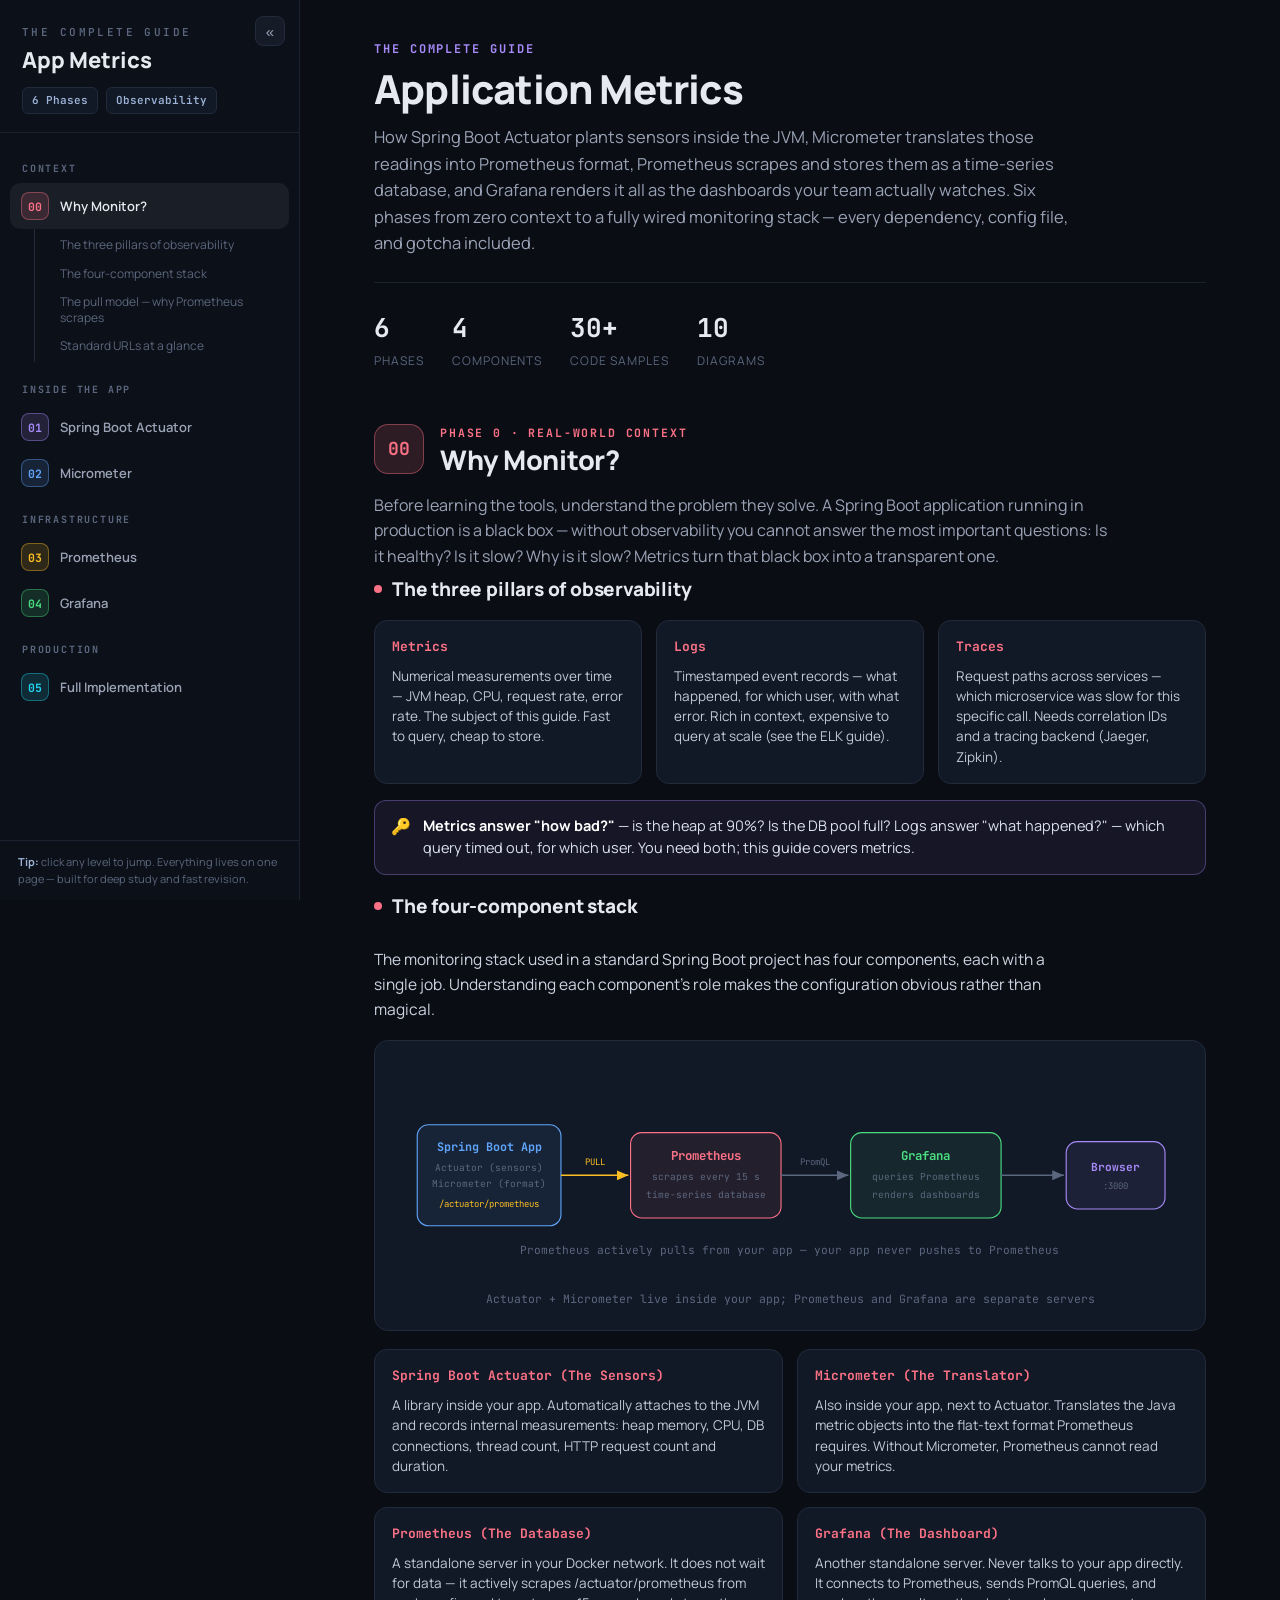
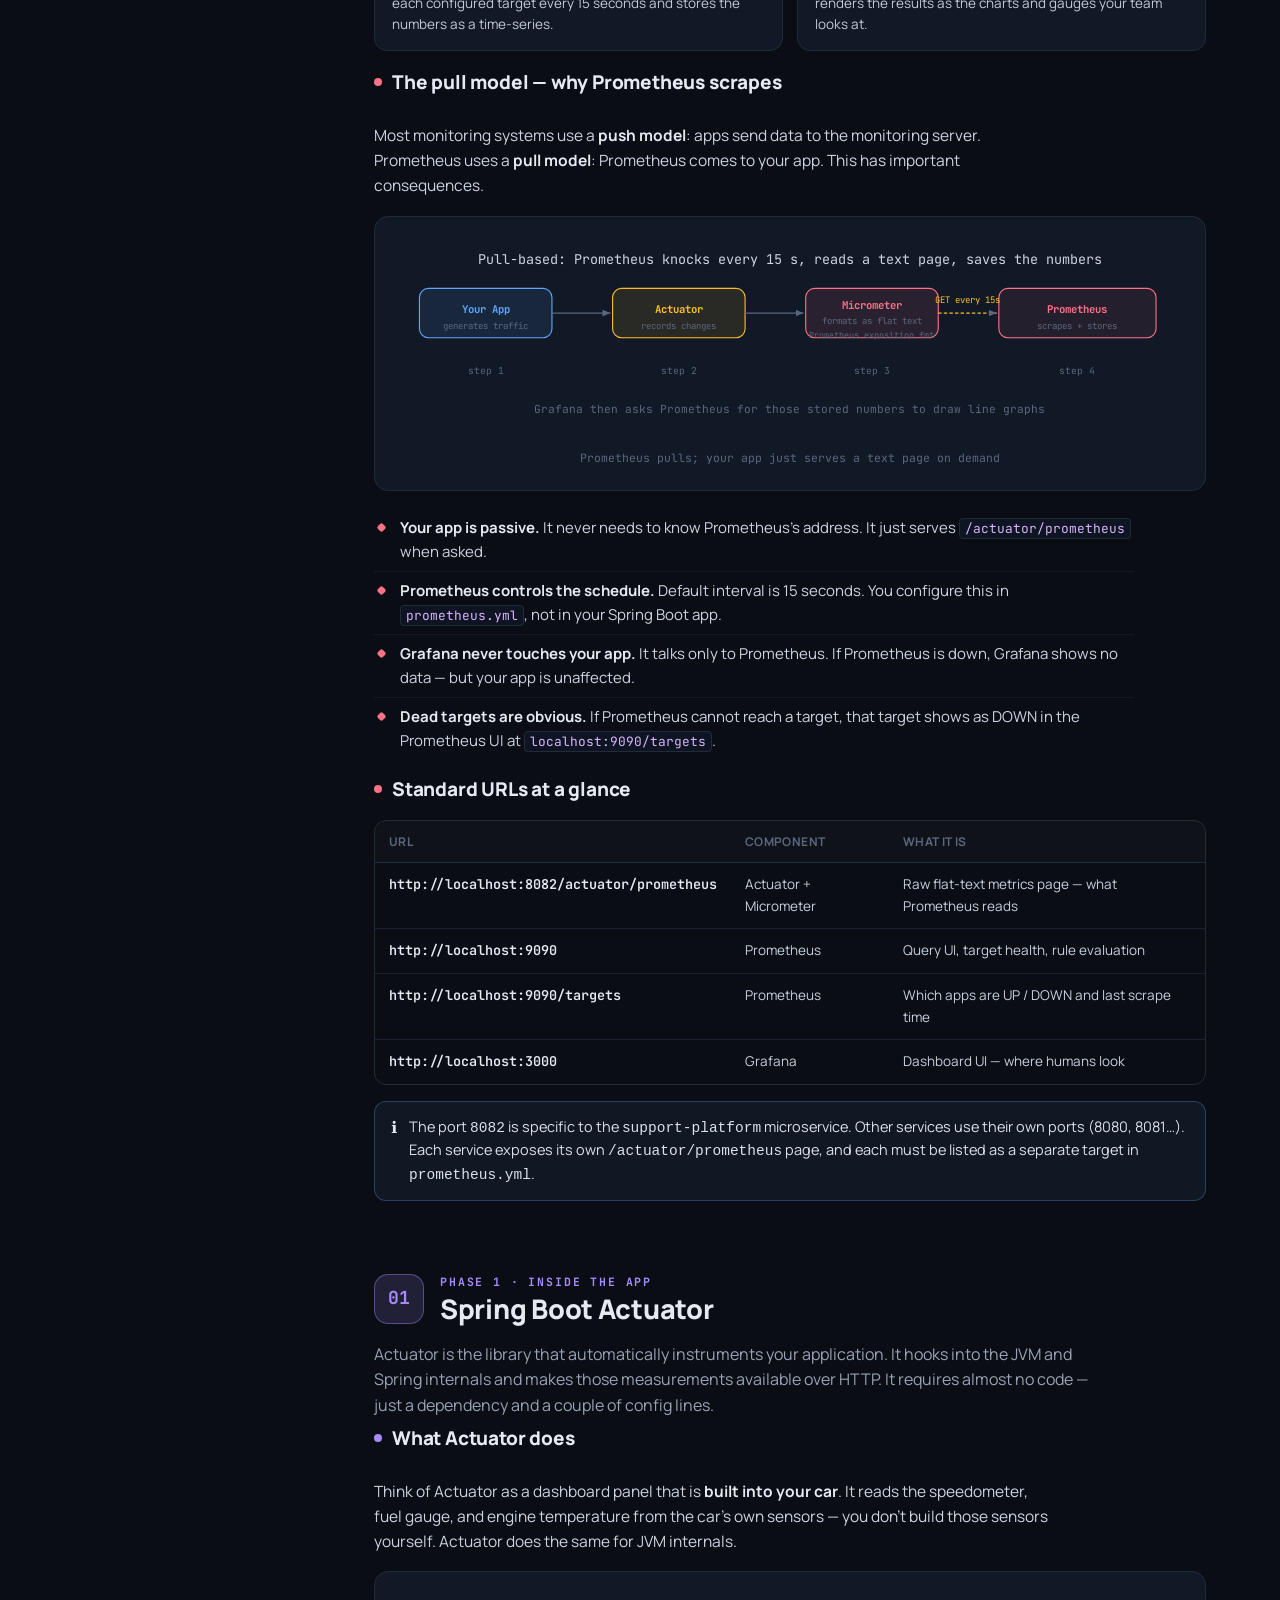
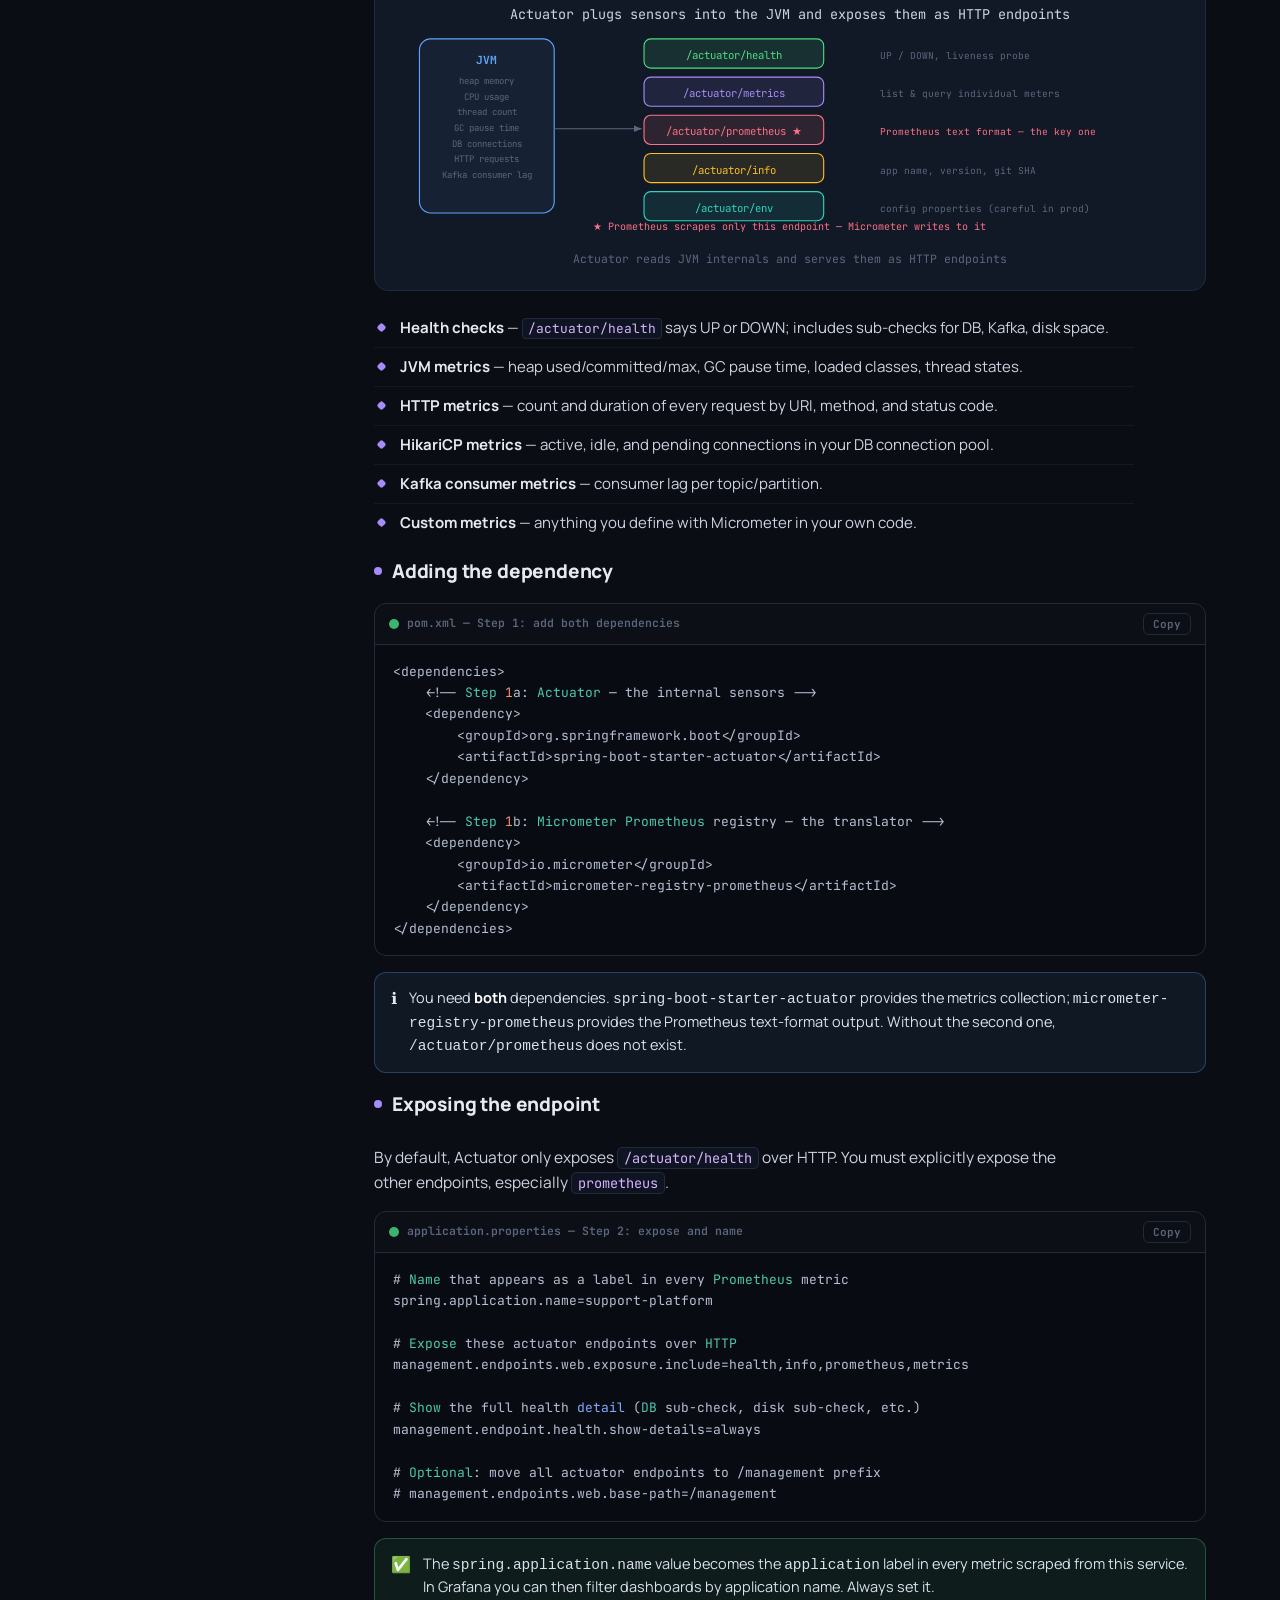
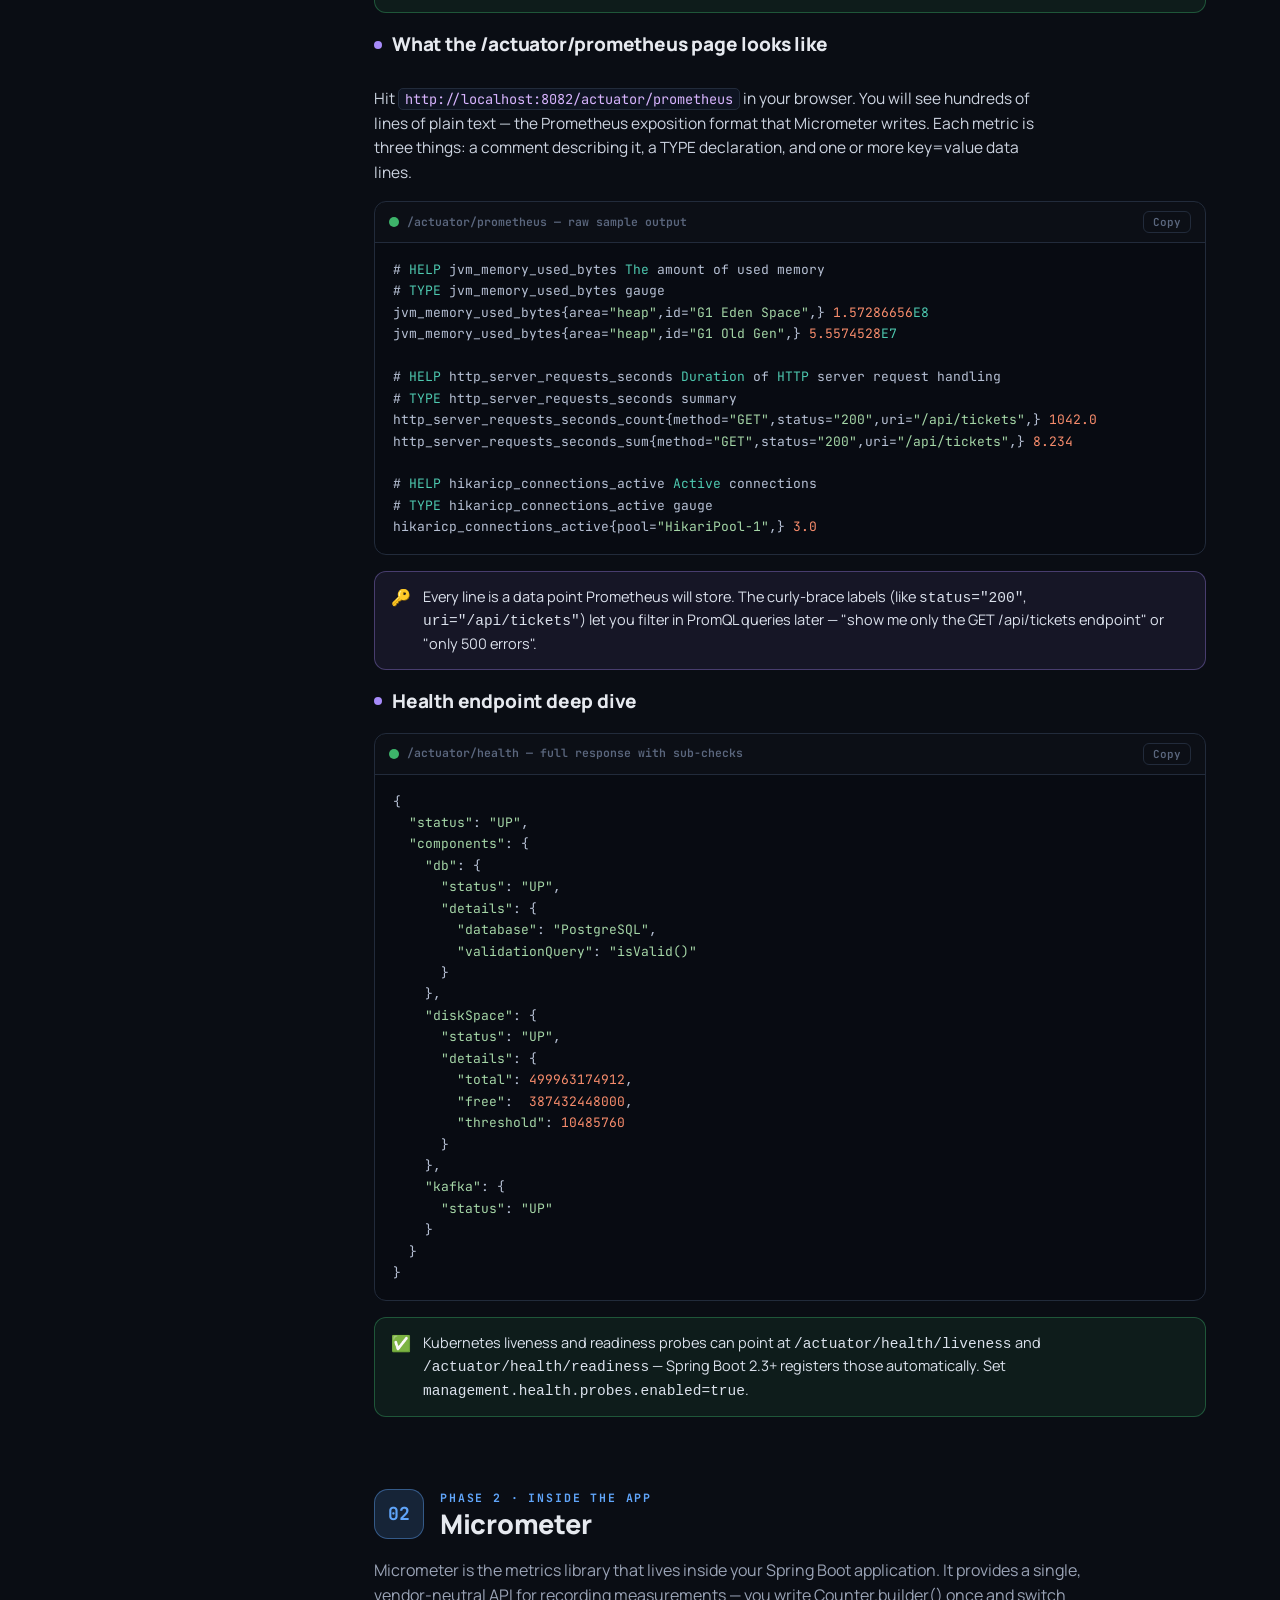
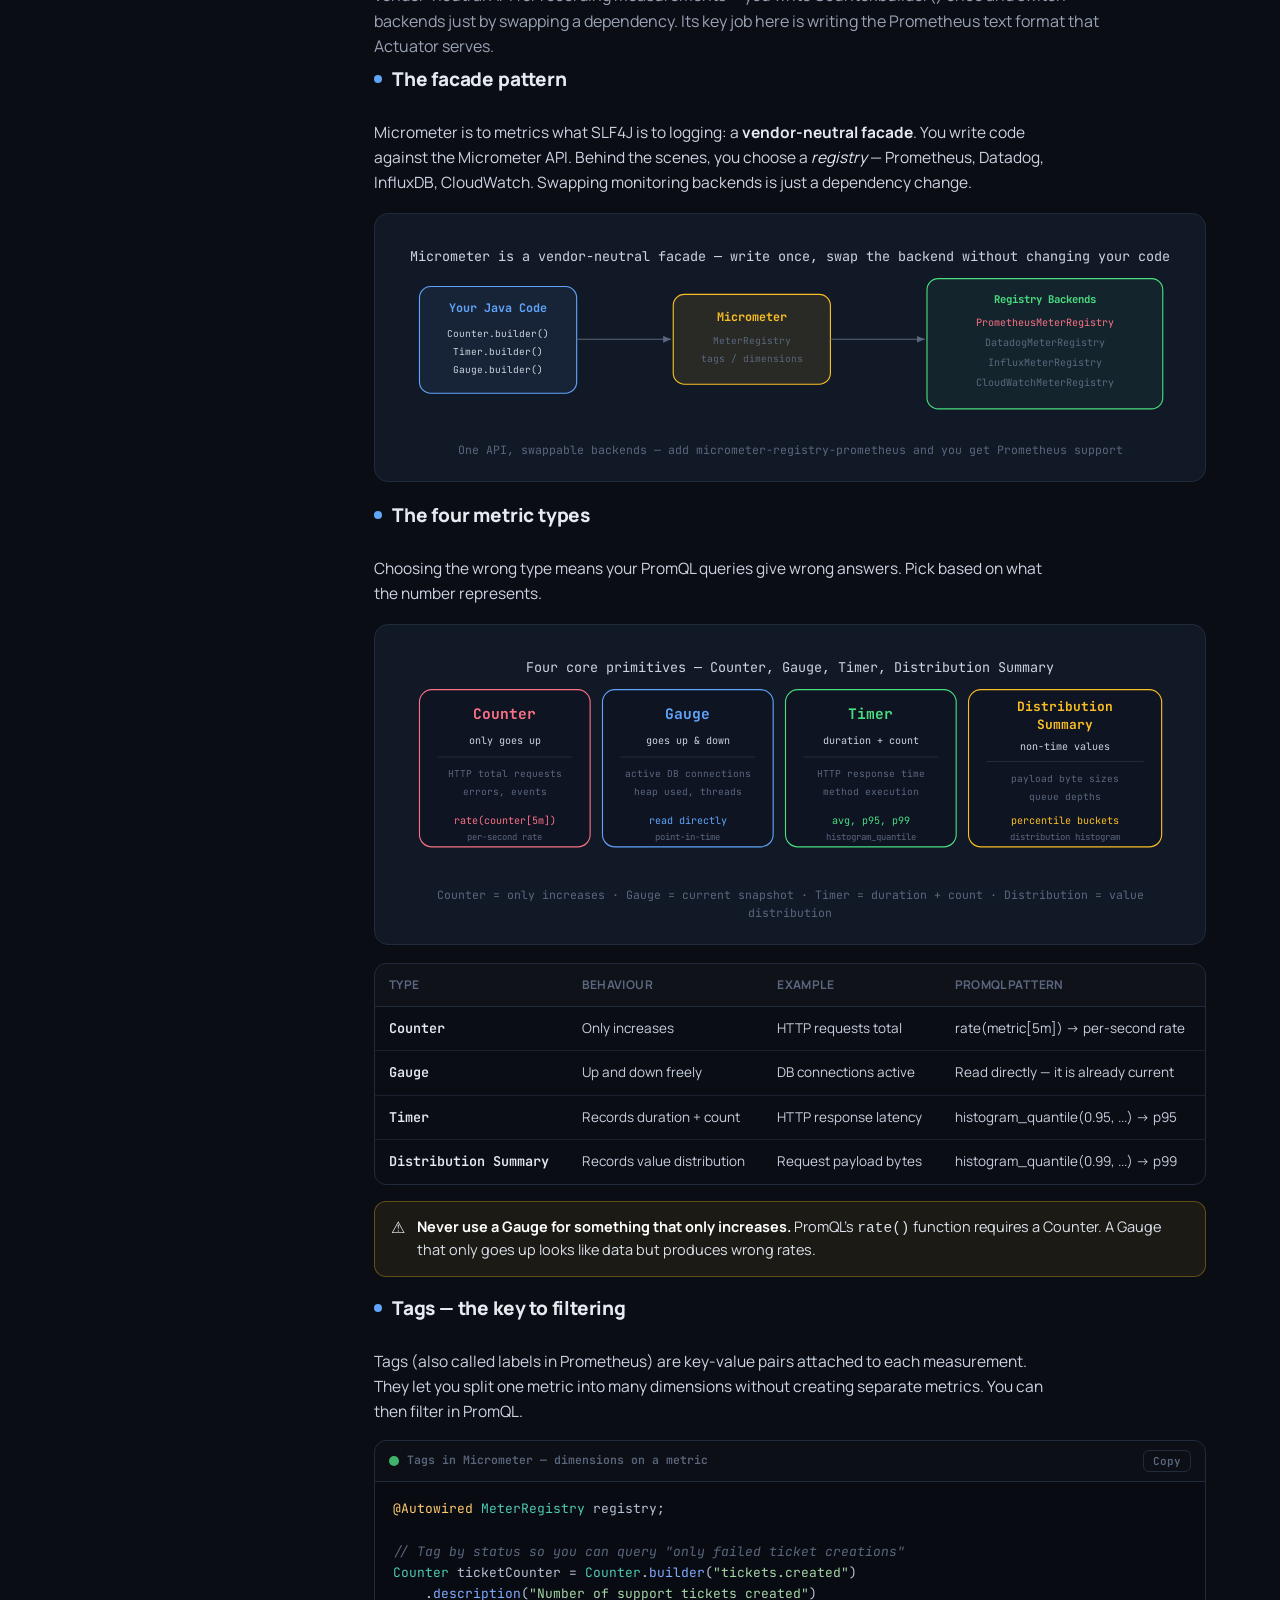
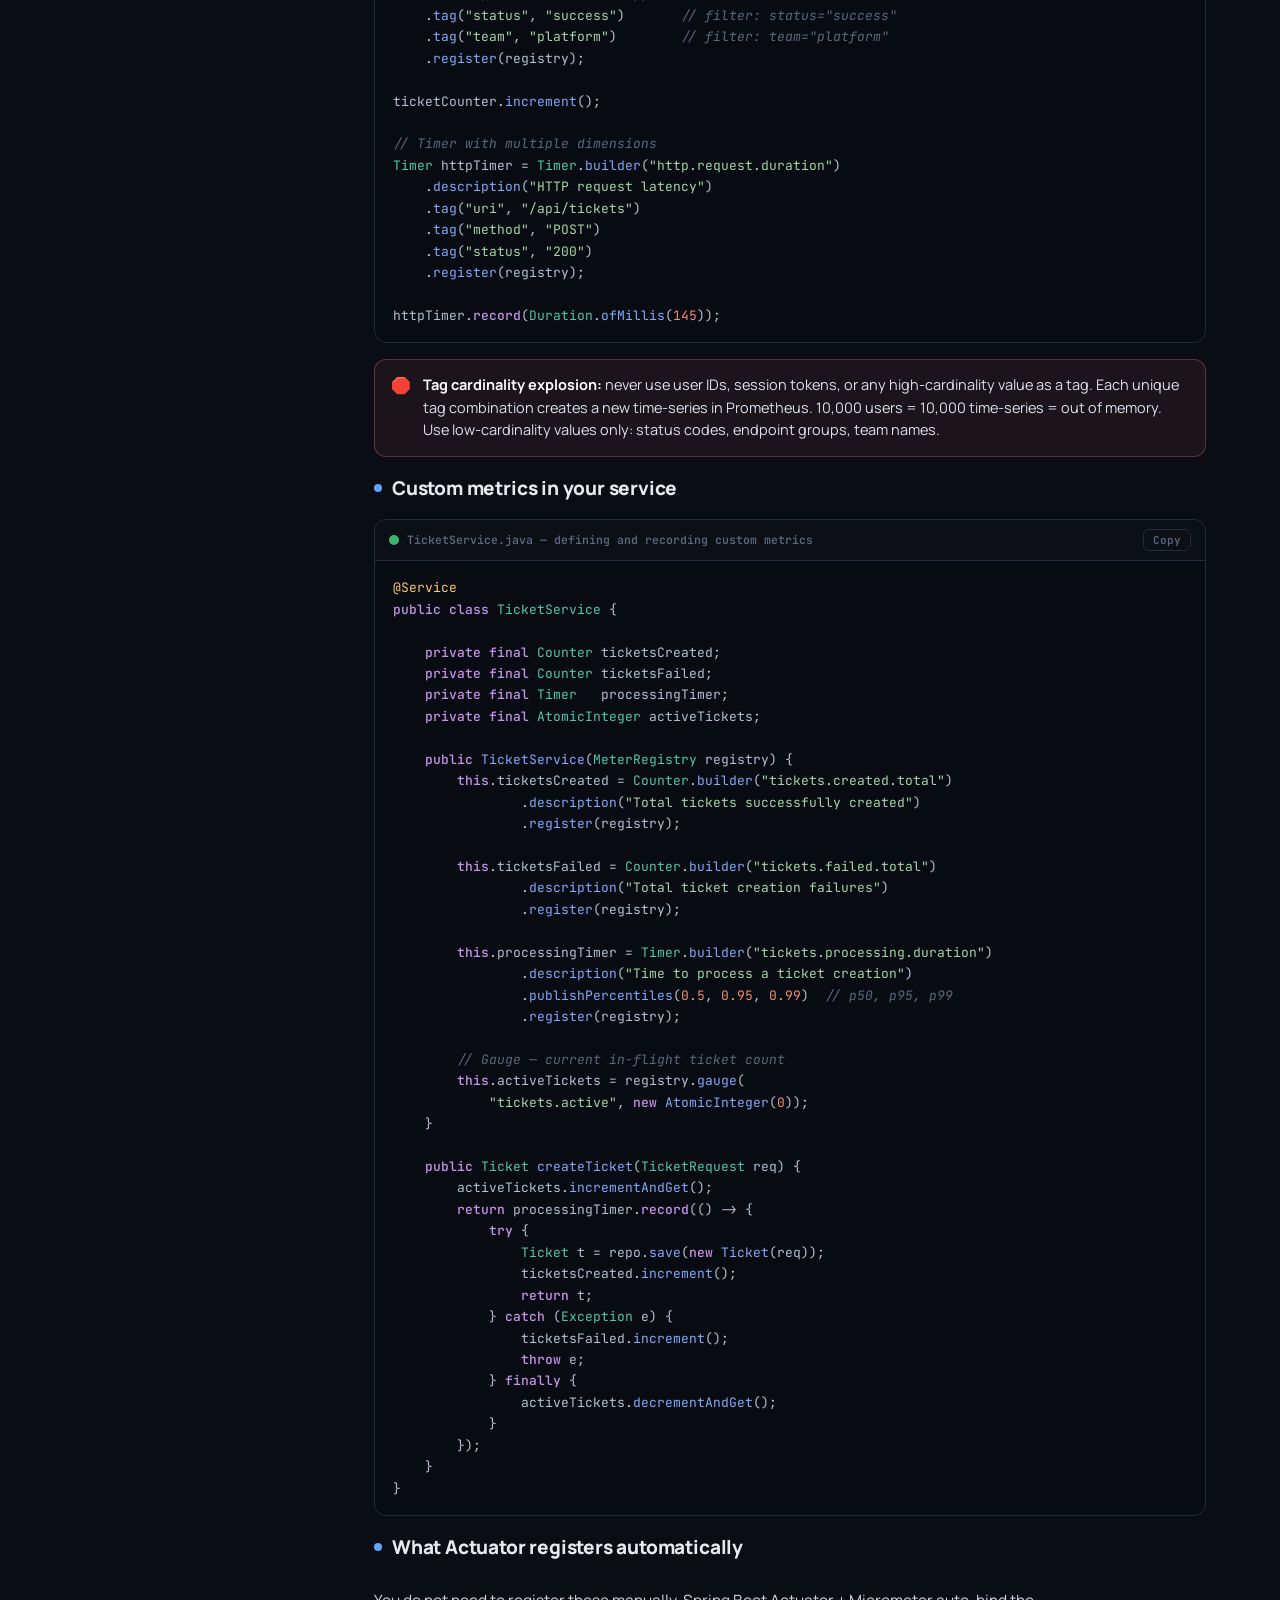
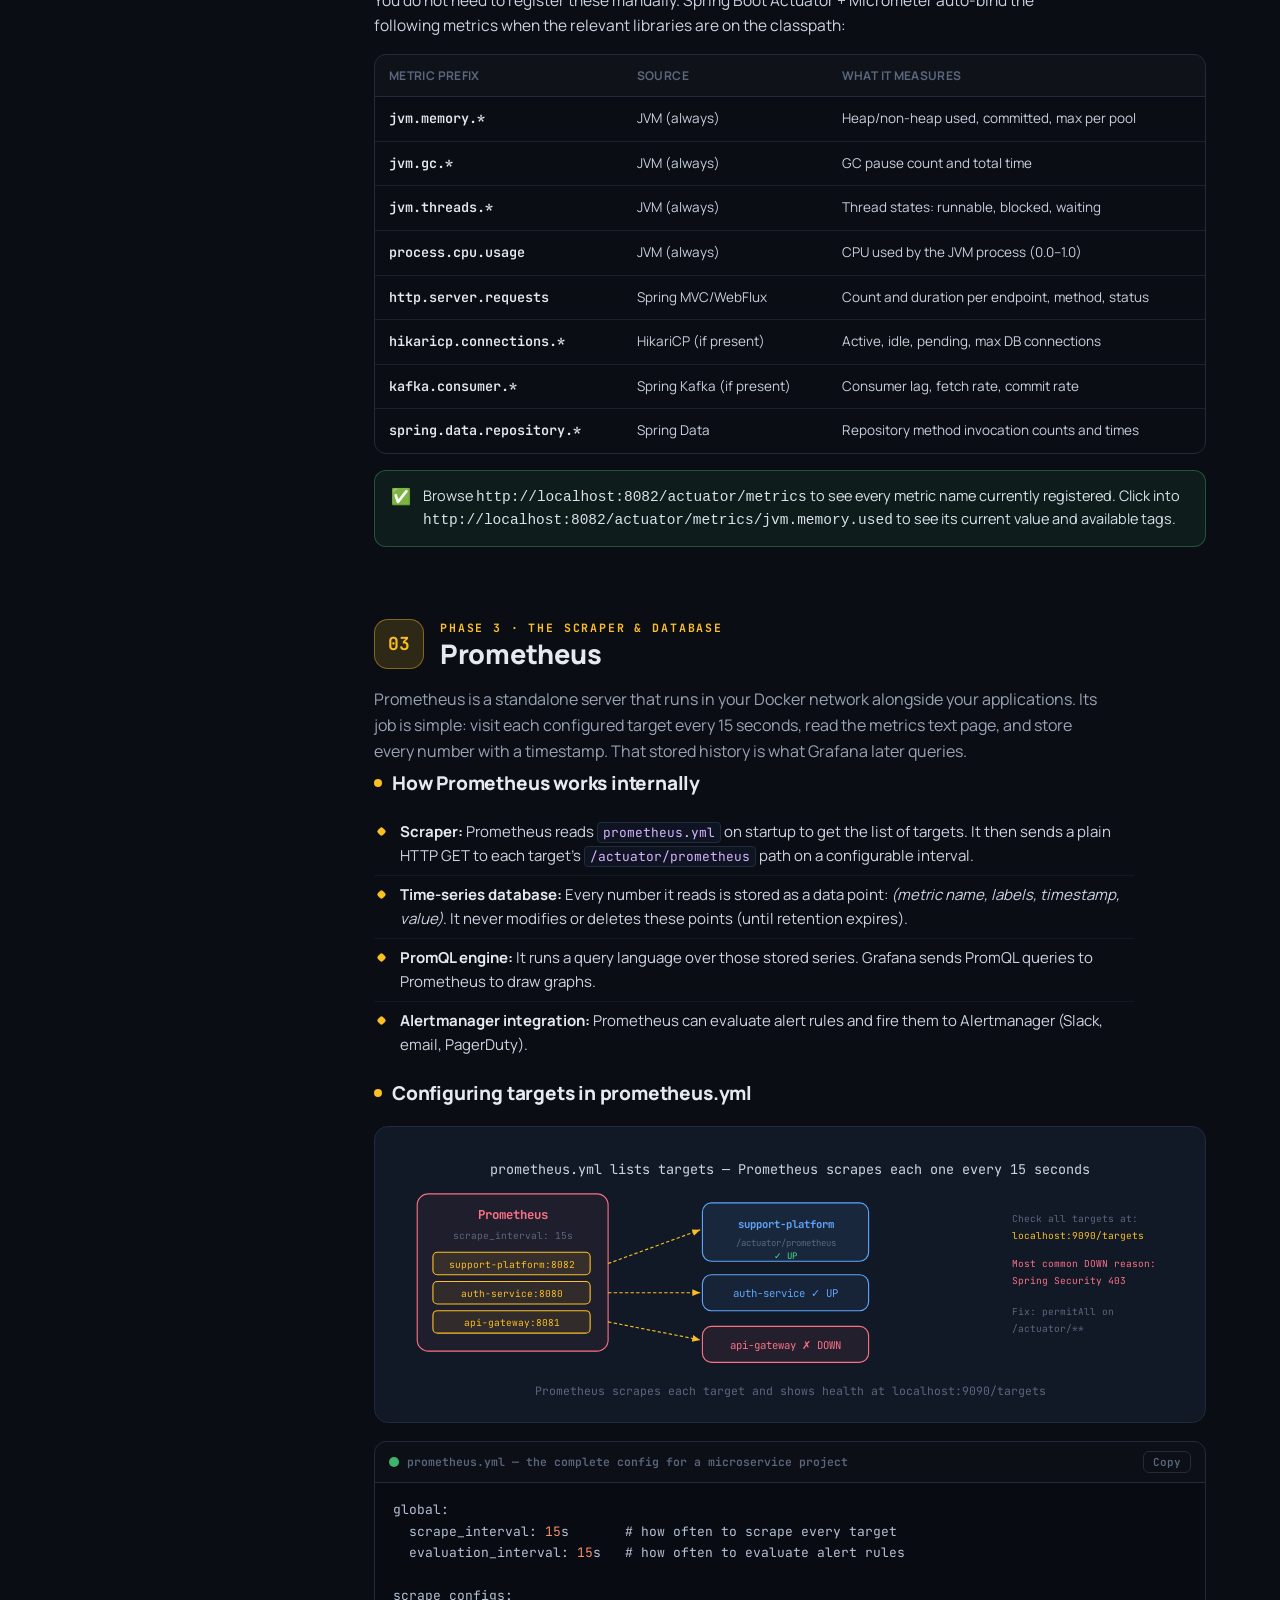
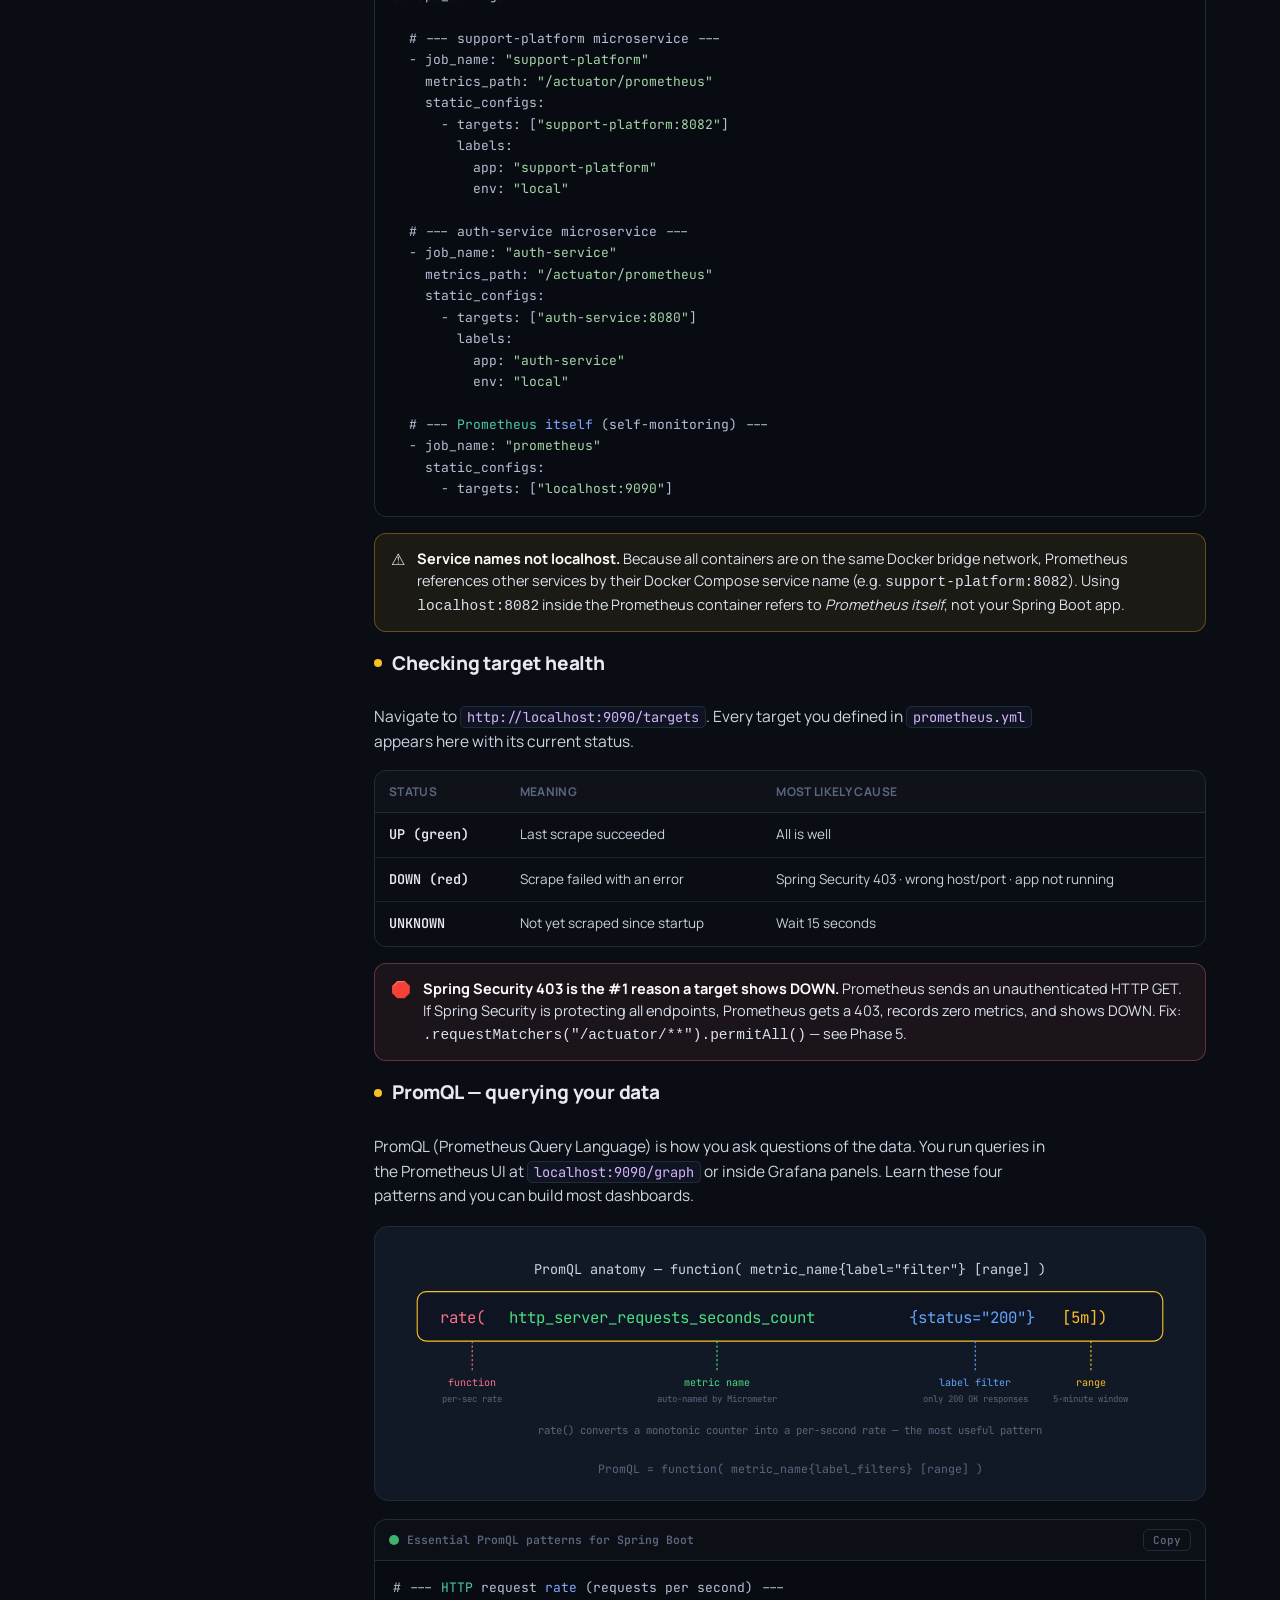
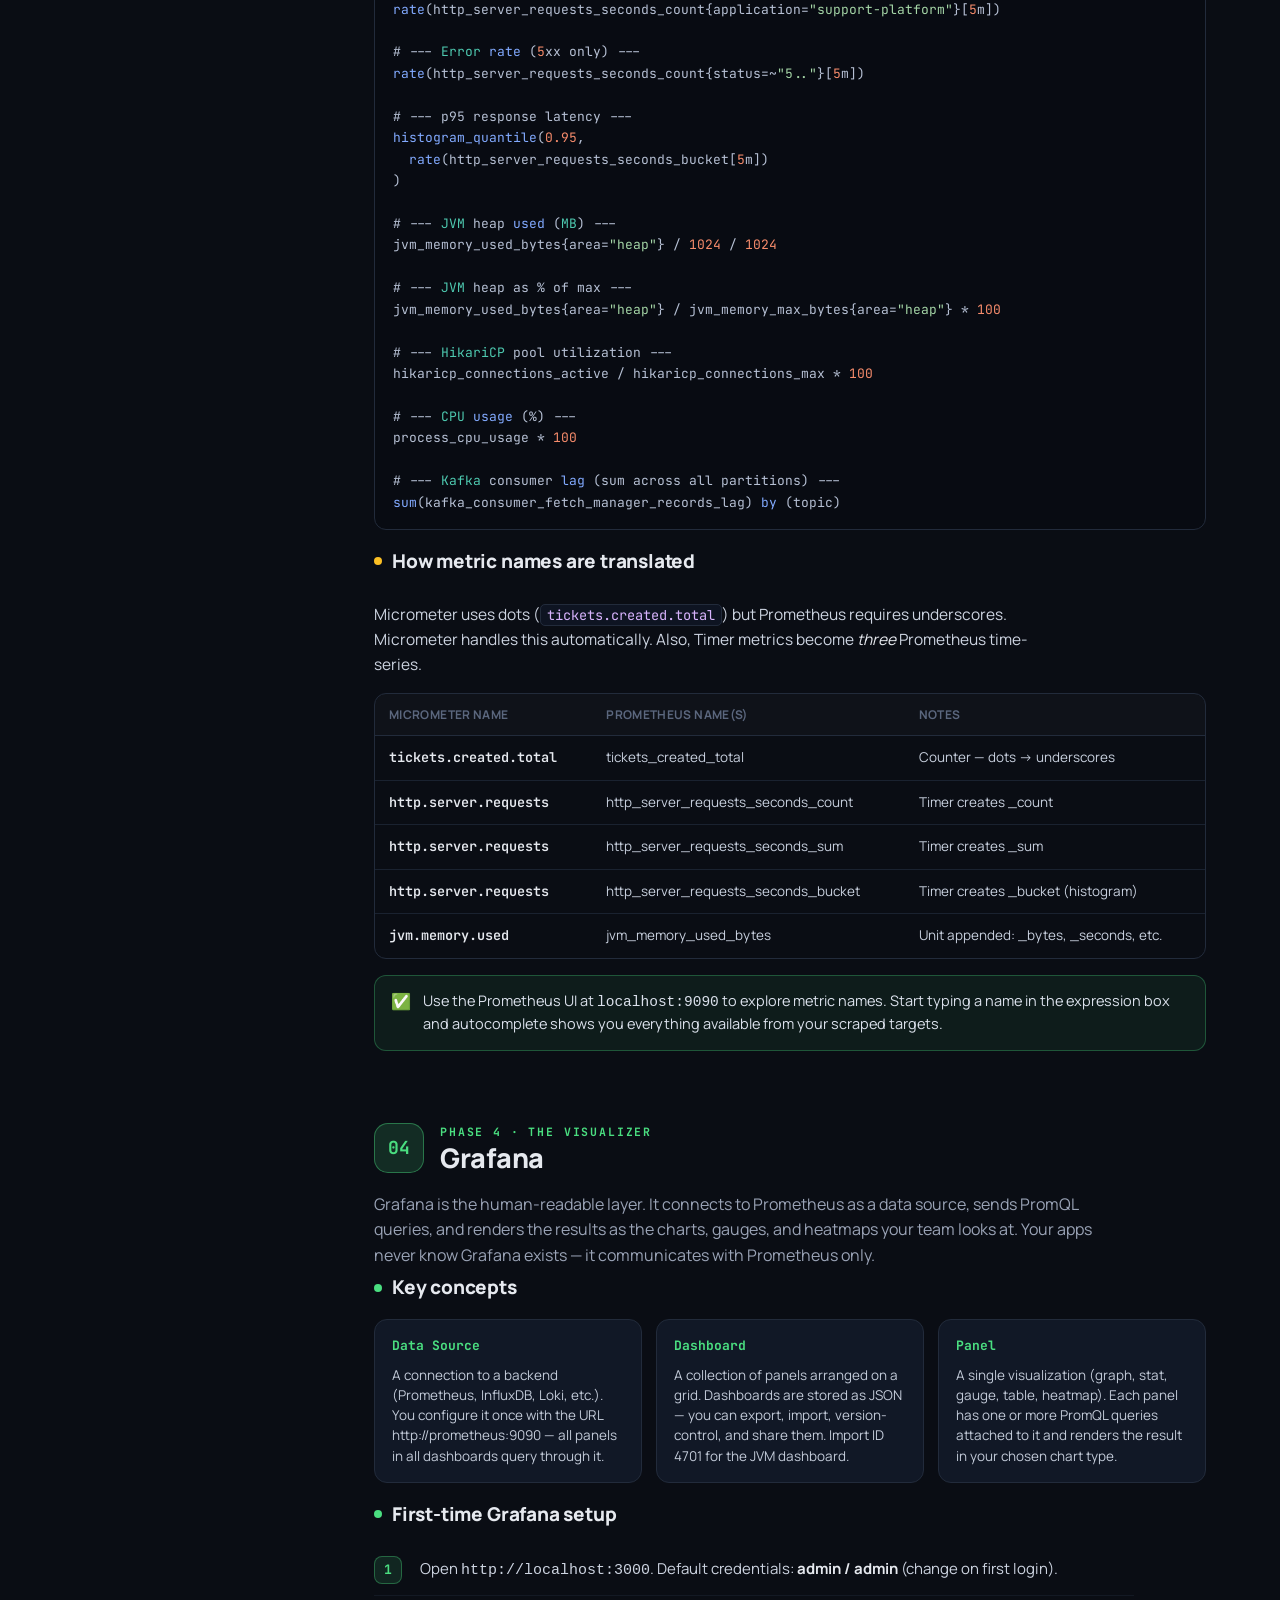
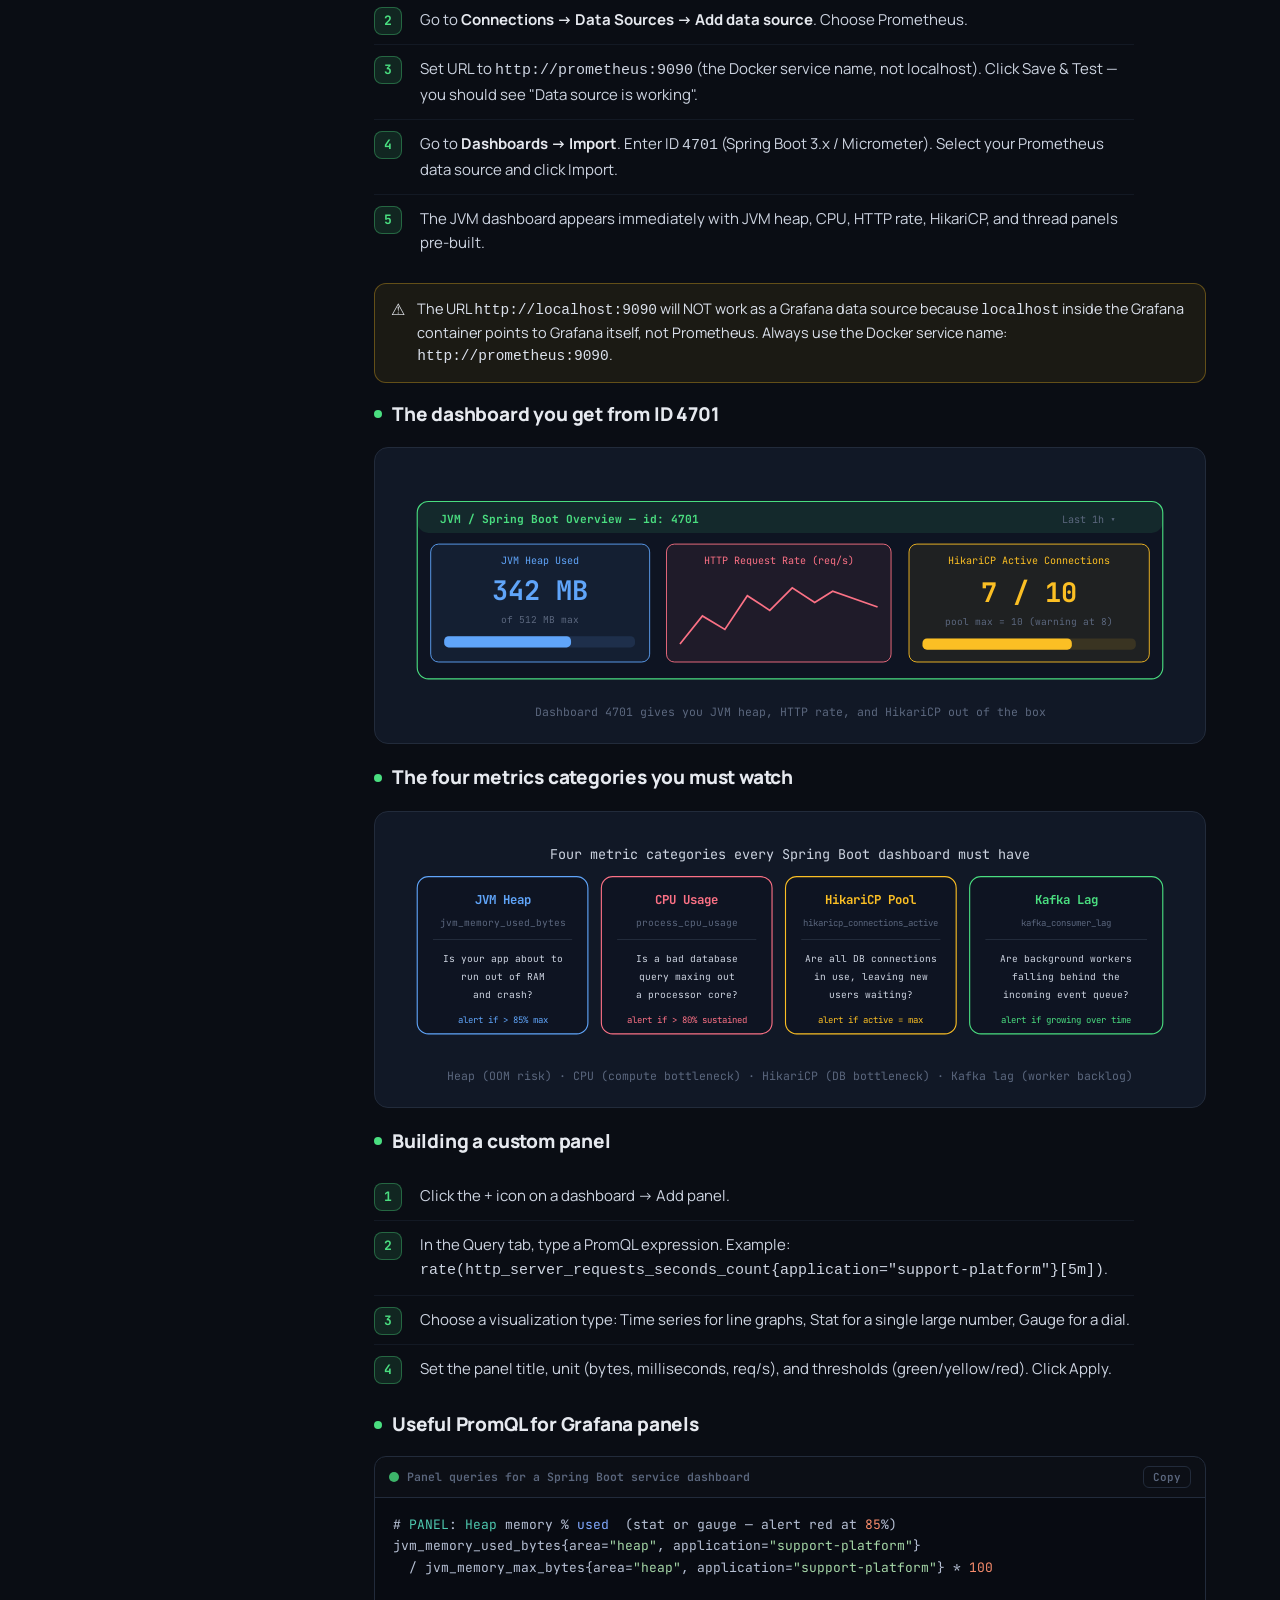
==== application-metrics/index.html @ c84f4612 "Update repository with all local files and new folders" ====
<!DOCTYPE html>
<html lang="en">
<head>
  <meta charset="utf-8">
  <meta name="viewport" content="width=device-width, initial-scale=1">
  <title>Application Metrics — The Complete Guide</title>
  <meta name="description" content="A complete, visual guide to Spring Boot application metrics — from Actuator and Micrometer through Prometheus scraping, PromQL, and Grafana dashboards. Diagrams, real code, and production setup across 6 phases.">
  <link rel="preconnect" href="https://fonts.googleapis.com">
  <link rel="preconnect" href="https://fonts.gstatic.com" crossorigin>
  <link rel="stylesheet" href="styles.css">
</head>
<body>
  <div class="progress" id="progress"></div>
  <button class="menu-btn" id="menuBtn" aria-label="Menu">☰</button>

  <div class="app">
    <aside class="sidebar" id="sidebar">
      <div class="sidebar__head">
        <button class="sidebar__toggle" id="collapseBtn" type="button" aria-label="Collapse sidebar" title="Collapse">«</button>
        <div class="sidebar__mark" aria-hidden="true">M</div>
        <div class="sidebar__eyebrow">The Complete Guide</div>
        <div class="sidebar__title">App Metrics</div>
        <div class="sidebar__badges">
          <span class="badge">6 Phases</span>
          <span class="badge">Observability</span>
        </div>
      </div>
      <nav class="sidebar__nav" id="nav"></nav>
      <div class="sidebar__foot">
        <b>Tip:</b> click any level to jump. Everything lives on one page — built for deep study and fast revision.
      </div>
    </aside>

    <div class="scrim" id="scrim"></div>

    <main class="main">
      <div class="content" id="content"></div>
    </main>
  </div>

  <button class="to-top" id="toTop" aria-label="Back to top">↑</button>

  <script src="diagrams.js"></script>
  <script src="content.js"></script>
  <script src="app.js"></script>
</body>
</html>
---- application-metrics/styles.css ----
/* ============================================================
   Java Multithreading — Learning Resource
   Design system & layout
   ============================================================ */

@import url('https://fonts.googleapis.com/css2?family=JetBrains+Mono:ital,wght@0,400;0,500;0,600;0,700;1,400&family=Manrope:wght@400;500;600;700;800&display=swap');

:root {
  /* Surfaces */
  --bg:          #0a0d14;
  --bg-2:        #0c1018;
  --surface:     #111826;
  --surface-2:   #151b27;
  --surface-3:   #0e1422;
  --code-bg:     #080b12;

  /* Lines */
  --line:        #1a2230;
  --line-2:      #222b3b;

  /* Text */
  --text:        #e6e9ef;
  --text-2:      #9aa3b6;
  --text-3:      #5b677e;

  /* Accents */
  --purple: #a78bfa;
  --rose:   #fb7185;
  --teal:   #2dd4bf;
  --blue:   #60a5fa;
  --amber:  #fbbf24;
  --green:  #4ade80;
  --cyan:   #22d3ee;
  --orange: #fb923c;
  --pink:   #f472b6;
  --indigo: #818cf8;

  /* Code tokens */
  --tok-keyword: #c792ea;
  --tok-type:    #4ec9b0;
  --tok-string:  #a5d6a7;
  --tok-comment: #5b677e;
  --tok-number:  #f78c6c;
  --tok-annot:   #ffcb6b;
  --tok-method:  #82aaff;
  --tok-punct:   #b6c0d4;

  --sidebar-w: 300px;
  --content-max: 920px;
  --radius: 16px;
  --radius-sm: 10px;

  --accent: var(--purple);
}

*, *::before, *::after { box-sizing: border-box; }
html, body { margin: 0; padding: 0; }

html { scroll-behavior: smooth; }

body {
  background: var(--bg);
  color: var(--text);
  font-family: 'Manrope', system-ui, -apple-system, sans-serif;
  -webkit-font-smoothing: antialiased;
  text-rendering: optimizeLegibility;
  line-height: 1.6;
}

::selection { background: rgba(167,139,250,0.3); }

/* Scrollbars */
::-webkit-scrollbar { width: 12px; height: 12px; }
::-webkit-scrollbar-track { background: var(--bg); }
::-webkit-scrollbar-thumb { background: #232c3d; border-radius: 6px; border: 3px solid var(--bg); }
::-webkit-scrollbar-thumb:hover { background: #2e3a4f; }

/* ============================================================
   Layout
   ============================================================ */
.app {
  display: flex;
  min-height: 100vh;
}

/* ---------- Sidebar ---------- */
.sidebar {
  width: var(--sidebar-w);
  flex: 0 0 var(--sidebar-w);
  height: 100vh;
  position: sticky;
  top: 0;
  background: var(--bg-2);
  border-right: 1px solid var(--line);
  display: flex;
  flex-direction: column;
  overflow: hidden;
  z-index: 50;
}

.sidebar__head {
  position: relative;
  padding: 24px 22px 18px;
  border-bottom: 1px solid var(--line);
}
.sidebar__toggle {
  position: absolute;
  top: 16px; right: 14px;
  width: 30px; height: 30px;
  border-radius: 8px;
  background: var(--surface-2);
  border: 1px solid var(--line-2);
  color: var(--text-2);
  cursor: pointer;
  font-size: 15px; line-height: 1;
  display: flex; align-items: center; justify-content: center;
  transition: background .15s, color .15s;
  z-index: 2;
}
.sidebar__toggle:hover { color: var(--text); background: #1c2434; }
.sidebar__mark {
  display: none;
  width: 40px; height: 40px;
  border-radius: 11px;
  align-items: center; justify-content: center;
  font-family: 'JetBrains Mono', monospace;
  font-size: 15px; font-weight: 800;
  color: var(--purple);
  background: rgba(167,139,250,0.14);
  border: 1px solid rgba(167,139,250,0.4);
}
.sidebar__eyebrow {
  font-family: 'JetBrains Mono', monospace;
  font-size: 11px;
  letter-spacing: .22em;
  text-transform: uppercase;
  color: var(--text-3);
  font-weight: 600;
}
.sidebar__title {
  font-size: 22px;
  font-weight: 800;
  margin-top: 6px;
  line-height: 1.15;
}
.sidebar__badges { display: flex; gap: 8px; margin-top: 14px; flex-wrap: wrap; }
.badge {
  font-family: 'JetBrains Mono', monospace;
  font-size: 11px;
  font-weight: 600;
  color: #9db4d6;
  background: #111826;
  border: 1px solid var(--line-2);
  border-radius: 6px;
  padding: 4px 9px;
}

.sidebar__nav {
  flex: 1;
  overflow-y: auto;
  padding: 12px 10px 24px;
}
.nav-part {
  font-family: 'JetBrains Mono', monospace;
  font-size: 10px;
  letter-spacing: .18em;
  text-transform: uppercase;
  color: var(--text-3);
  font-weight: 700;
  padding: 16px 12px 6px;
}
.nav-btn {
  display: flex;
  align-items: center;
  gap: 11px;
  width: 100%;
  text-align: left;
  border: none;
  cursor: pointer;
  border-radius: var(--radius-sm);
  padding: 9px 11px;
  background: transparent;
  color: inherit;
  font-family: inherit;
  transition: background .15s;
}
.nav-btn:hover { background: rgba(255,255,255,0.05); }
.nav-btn.is-active { background: rgba(255,255,255,0.06); }
.nav-btn__num {
  flex: 0 0 auto;
  width: 28px; height: 28px;
  border-radius: 8px;
  display: flex; align-items: center; justify-content: center;
  font-family: 'JetBrains Mono', monospace;
  font-size: 11.5px; font-weight: 700;
  color: var(--accent);
  background: color-mix(in srgb, var(--accent) 14%, transparent);
  border: 1px solid color-mix(in srgb, var(--accent) 40%, transparent);
}
.nav-btn__label {
  font-size: 13px;
  font-weight: 600;
  color: var(--text-2);
  line-height: 1.25;
}
.nav-btn.is-active .nav-btn__label { color: var(--text); }

/* ---------- Subtopic list (accordion under a level) ---------- */
.nav-subs {
  display: none;
  margin: 2px 0 6px;
  animation: navSubsIn .18s ease;
}
.nav-subs.show { display: block; }
@keyframes navSubsIn { from { opacity: 0; transform: translateY(-4px); } to { opacity: 1; transform: none; } }

.nav-sub {
  position: relative;
  display: block;
  width: 100%;
  text-align: left;
  border: none;
  background: transparent;
  color: var(--text-3);
  cursor: pointer;
  font-family: inherit;
  font-size: 12px;
  line-height: 1.35;
  padding: 6px 10px 6px 50px;
  border-radius: 8px;
  transition: background .15s, color .15s;
}
.nav-sub::before {           /* vertical guide line under the number chip */
  content: '';
  position: absolute;
  left: 24px; top: -2px; bottom: -2px;
  width: 1px;
  background: var(--line-2);
}
.nav-sub:hover { background: rgba(255,255,255,0.04); color: var(--text-2); }
.nav-sub.is-active { color: var(--accent); font-weight: 600; }
.nav-sub.is-active::after {  /* active dot on the guide line */
  content: '';
  position: absolute;
  left: 20px; top: 50%;
  width: 9px; height: 9px;
  margin-top: -4.5px;
  border-radius: 50%;
  background: var(--accent);
  border: 2px solid var(--bg-2);
}

.sidebar__foot {
  padding: 13px 18px;
  border-top: 1px solid var(--line);
  font-size: 11px;
  color: var(--text-3);
  line-height: 1.5;
}
.sidebar__foot b { color: #9db4d6; }

/* ---------- Collapsed (icon-only) sidebar ---------- */
.sidebar { transition: width .2s ease, flex-basis .2s ease; }
.sidebar.collapsed {
  width: 74px;
  flex: 0 0 74px;
}
.sidebar.collapsed .sidebar__eyebrow,
.sidebar.collapsed .sidebar__title,
.sidebar.collapsed .sidebar__badges,
.sidebar.collapsed .sidebar__foot {
  display: none;
}
.sidebar.collapsed .sidebar__head {
  display: flex;
  flex-direction: column;
  align-items: center;
  gap: 12px;
  padding: 16px 0;
}
.sidebar.collapsed .sidebar__toggle { position: static; }
.sidebar.collapsed .sidebar__mark { display: flex; }
.sidebar.collapsed .sidebar__nav { padding: 12px 8px 24px; }
/* group labels become thin divider lines */
.sidebar.collapsed .nav-part {
  height: 1px;
  margin: 10px 14px;
  padding: 0;
  background: var(--line);
  overflow: hidden;
  white-space: nowrap;
  text-indent: -9999px;
}
.sidebar.collapsed .nav-part:first-child { margin-top: 2px; }
.sidebar.collapsed .nav-btn {
  justify-content: center;
  gap: 0;
  padding: 9px 0;
}
.sidebar.collapsed .nav-btn__label { display: none; }
.sidebar.collapsed .nav-subs { display: none !important; }

/* ---------- Main ---------- */
.main {
  flex: 1;
  min-width: 0;
}
.content {
  max-width: var(--content-max);
  margin: 0 auto;
  padding: 40px 44px 120px;
}

/* Page header */
.page-hero {
  margin-bottom: 14px;
}
.page-hero__eyebrow {
  font-family: 'JetBrains Mono', monospace;
  font-size: 12px;
  letter-spacing: .16em;
  text-transform: uppercase;
  color: var(--purple);
  font-weight: 700;
}
.page-hero__title {
  font-size: 40px;
  font-weight: 800;
  letter-spacing: -0.02em;
  margin: 8px 0 0;
  line-height: 1.08;
}
.page-hero__sub {
  font-size: 16.5px;
  color: var(--text-2);
  margin-top: 14px;
  max-width: 70ch;
}
.hero-stats {
  display: flex;
  gap: 28px;
  flex-wrap: wrap;
  margin-top: 26px;
  padding-top: 24px;
  border-top: 1px solid var(--line);
}
.hero-stat__num {
  font-family: 'JetBrains Mono', monospace;
  font-size: 26px; font-weight: 700;
  color: var(--text);
}
.hero-stat__label {
  font-size: 12px; color: var(--text-3);
  text-transform: uppercase; letter-spacing: .08em;
  margin-top: 2px;
}

/* ============================================================
   Level section
   ============================================================ */
.level {
  scroll-margin-top: 24px;
  padding-top: 56px;
  margin-top: 8px;
}
.level:first-of-type { padding-top: 40px; }

.level__head {
  display: flex;
  align-items: center;
  gap: 16px;
  margin-bottom: 8px;
}
.level__num {
  flex: 0 0 auto;
  width: 50px; height: 50px;
  border-radius: 14px;
  display: flex; align-items: center; justify-content: center;
  font-family: 'JetBrains Mono', monospace;
  font-size: 18px; font-weight: 700;
  color: var(--accent);
  background: color-mix(in srgb, var(--accent) 15%, transparent);
  border: 1px solid color-mix(in srgb, var(--accent) 42%, transparent);
}
.level__eyebrow {
  font-family: 'JetBrains Mono', monospace;
  font-size: 11.5px; letter-spacing: .16em; text-transform: uppercase;
  color: var(--accent); font-weight: 700;
}
.level__title {
  font-size: 27px; font-weight: 800; letter-spacing: -0.01em;
  margin: 2px 0 0; line-height: 1.12;
}
.level__intro {
  font-size: 16px; color: var(--text-2);
  margin: 18px 0 4px; max-width: 74ch;
}

/* ============================================================
   Content blocks
   ============================================================ */
.block { margin-top: 26px; }

.h-sub {
  font-size: 19px; font-weight: 800; letter-spacing: -0.01em;
  margin: 4px 0 0;
  display: flex; align-items: center; gap: 10px;
  scroll-margin-top: 24px;
}
.h-sub::before {
  content: '';
  width: 8px; height: 8px; border-radius: 50%;
  background: var(--accent);
  flex: 0 0 auto;
}
.h-min {
  font-size: 14px; font-weight: 700;
  color: var(--text);
  margin: 0 0 2px;
  font-family: 'JetBrains Mono', monospace;
}

.prose { font-size: 15.5px; color: #cdd4e1; max-width: 76ch; }
.prose p { margin: 12px 0; }
.prose strong, .prose b { color: var(--text); font-weight: 700; }
.prose em { color: var(--text); font-style: italic; }
.prose a { color: var(--blue); text-decoration: none; border-bottom: 1px solid rgba(96,165,250,0.4); }
.prose code, .ic {
  font-family: 'JetBrains Mono', monospace;
  font-size: 0.88em;
  background: var(--surface-3);
  border: 1px solid var(--line-2);
  border-radius: 5px;
  padding: 1px 6px;
  color: #d8b4fe;
  white-space: nowrap;
}

/* Lists */
.list { max-width: 76ch; margin: 14px 0; padding: 0; list-style: none; }
.list li {
  position: relative;
  padding: 7px 0 7px 26px;
  font-size: 15px; color: #cdd4e1;
  border-bottom: 1px solid rgba(26,34,48,0.6);
}
.list li:last-child { border-bottom: none; }
.list li::before {
  content: '';
  position: absolute; left: 4px; top: 15px;
  width: 7px; height: 7px; border-radius: 2px;
  background: var(--accent);
  transform: rotate(45deg);
}
.list li strong, .list li b { color: var(--text); }
.list li code, .list .ic {
  font-family: 'JetBrains Mono', monospace; font-size: 0.86em;
  background: var(--surface-3); border: 1px solid var(--line-2);
  border-radius: 4px; padding: 1px 5px; color: #d8b4fe; white-space: nowrap;
}

/* Numbered steps */
.steps { counter-reset: step; max-width: 76ch; margin: 16px 0; padding: 0; list-style: none; }
.steps li {
  counter-increment: step;
  position: relative;
  padding: 12px 0 12px 46px;
  font-size: 15px; color: #cdd4e1;
  border-bottom: 1px solid rgba(26,34,48,0.6);
}
.steps li:last-child { border-bottom: none; }
.steps li::before {
  content: counter(step);
  position: absolute; left: 0; top: 11px;
  width: 28px; height: 28px;
  display: flex; align-items: center; justify-content: center;
  font-family: 'JetBrains Mono', monospace; font-size: 13px; font-weight: 700;
  color: var(--accent);
  background: color-mix(in srgb, var(--accent) 12%, transparent);
  border: 1px solid color-mix(in srgb, var(--accent) 35%, transparent);
  border-radius: 8px;
}
.steps li strong { color: var(--text); }

/* ============================================================
   Code blocks
   ============================================================ */
.code {
  position: relative;
  background: var(--code-bg);
  border: 1px solid var(--line-2);
  border-radius: 12px;
  margin: 16px 0;
  overflow: hidden;
}
.code__bar {
  display: flex; align-items: center; justify-content: space-between;
  padding: 9px 14px;
  background: rgba(255,255,255,0.015);
  border-bottom: 1px solid var(--line-2);
}
.code__title {
  font-family: 'JetBrains Mono', monospace;
  font-size: 11.5px; font-weight: 600;
  color: var(--text-3);
  display: flex; align-items: center; gap: 8px;
}
.code__title::before {
  content: ''; width: 10px; height: 10px; border-radius: 50%;
  background: var(--green); opacity: .8;
}
.code__copy {
  font-family: 'JetBrains Mono', monospace;
  font-size: 11px; font-weight: 600;
  color: var(--text-3);
  background: transparent; border: 1px solid var(--line-2);
  border-radius: 6px; padding: 3px 9px; cursor: pointer;
  transition: all .15s;
}
.code__copy:hover { color: var(--text); border-color: #3a465c; background: rgba(255,255,255,0.03); }
.code__copy.copied { color: var(--green); border-color: rgba(74,222,128,0.4); }
.code pre {
  margin: 0; padding: 16px 18px;
  overflow-x: auto;
  font-family: 'JetBrains Mono', monospace;
  font-size: 13px; line-height: 1.65;
  tab-size: 4;
}
.code code { font-family: inherit; white-space: pre; color: var(--tok-punct); }

/* tokens */
.tok-keyword { color: var(--tok-keyword); font-weight: 500; }
.tok-type    { color: var(--tok-type); }
.tok-string  { color: var(--tok-string); }
.tok-comment { color: var(--tok-comment); font-style: italic; }
.tok-number  { color: var(--tok-number); }
.tok-annot   { color: var(--tok-annot); }
.tok-method  { color: var(--tok-method); }

/* ============================================================
   Callouts
   ============================================================ */
.callout {
  display: flex; gap: 12px;
  padding: 14px 16px;
  border-radius: 12px;
  margin: 16px 0;
  font-size: 14.5px;
  line-height: 1.55;
  border: 1px solid;
}
.callout__icon { flex: 0 0 auto; font-size: 16px; line-height: 1.4; }
.callout__body { color: #dbe1ec; }
.callout__body strong { color: #fff; }
.callout--tip     { background: rgba(74,222,128,0.07);  border-color: rgba(74,222,128,0.3); }
.callout--warning { background: rgba(251,191,36,0.07);  border-color: rgba(251,191,36,0.32); }
.callout--danger  { background: rgba(251,113,133,0.07); border-color: rgba(251,113,133,0.32); }
.callout--note    { background: rgba(96,165,250,0.07);  border-color: rgba(96,165,250,0.3); }
.callout--key     { background: rgba(167,139,250,0.08); border-color: rgba(167,139,250,0.34); }

/* ============================================================
   Cards / grids
   ============================================================ */
.grid { display: grid; gap: 14px; margin: 16px 0; }
.grid--2 { grid-template-columns: repeat(2, minmax(0,1fr)); }
.grid--3 { grid-template-columns: repeat(3, minmax(0,1fr)); }
.grid--4 { grid-template-columns: repeat(4, minmax(0,1fr)); }

.card {
  background: var(--surface);
  border: 1px solid var(--line-2);
  border-radius: 13px;
  padding: 16px 17px;
  transition: border-color .15s, transform .15s;
}
.card:hover { border-color: color-mix(in srgb, var(--accent) 50%, var(--line-2)); }
.card__title {
  font-family: 'JetBrains Mono', monospace;
  font-size: 13px; font-weight: 700;
  color: var(--accent);
  margin-bottom: 8px;
  word-break: break-word;
}
.card__body { font-size: 13.5px; color: #c2cad8; line-height: 1.5; }
.card__body strong { color: var(--text); }

/* ============================================================
   Tables
   ============================================================ */
.table-wrap {
  margin: 16px 0;
  border: 1px solid var(--line-2);
  border-radius: 12px;
  overflow: auto;
}
table.tbl {
  width: 100%;
  border-collapse: collapse;
  font-size: 13.5px;
  min-width: 520px;
}
table.tbl th {
  text-align: left;
  font-weight: 700;
  font-size: 12px;
  letter-spacing: .03em;
  text-transform: uppercase;
  color: var(--text-3);
  padding: 11px 14px;
  background: rgba(255,255,255,0.02);
  border-bottom: 1px solid var(--line-2);
  white-space: nowrap;
}
table.tbl td {
  padding: 11px 14px;
  color: #c8d0de;
  border-bottom: 1px solid var(--line);
  vertical-align: top;
}
table.tbl tr:last-child td { border-bottom: none; }
table.tbl td:first-child {
  font-family: 'JetBrains Mono', monospace;
  font-weight: 600; color: var(--text); white-space: nowrap;
}
table.tbl .yes { color: var(--green); font-weight: 600; }
table.tbl .no  { color: var(--rose); font-weight: 600; }
table.tbl .mid { color: var(--amber); font-weight: 600; }

/* ============================================================
   Diagrams
   ============================================================ */
.diagram {
  background: var(--surface);
  border: 1px solid var(--line-2);
  border-radius: 14px;
  padding: 22px;
  margin: 18px 0;
}
.diagram__cap {
  font-family: 'JetBrains Mono', monospace;
  font-size: 11.5px; color: var(--text-3);
  text-align: center; margin-top: 14px;
}
.diagram svg { display: block; width: 100%; height: auto; }
.diagram text { font-family: 'JetBrains Mono', monospace; }

/* ============================================================
   Misc
   ============================================================ */
.analogy {
  border-left: 3px solid var(--accent);
  padding: 6px 0 6px 18px;
  margin: 16px 0;
  font-size: 15px; color: var(--text-2); font-style: italic;
  max-width: 74ch;
}
.analogy b { color: var(--text); font-style: normal; }

.divider { height: 1px; background: var(--line); margin: 30px 0; border: none; }

.tag-row { display: flex; gap: 8px; flex-wrap: wrap; margin: 14px 0; }
.tag {
  font-family: 'JetBrains Mono', monospace;
  font-size: 11.5px; font-weight: 600;
  padding: 4px 10px; border-radius: 20px;
  background: color-mix(in srgb, var(--accent) 10%, transparent);
  border: 1px solid color-mix(in srgb, var(--accent) 30%, transparent);
  color: var(--accent);
}

/* Back to top */
.to-top {
  position: fixed; bottom: 24px; right: 24px;
  width: 42px; height: 42px; border-radius: 12px;
  background: var(--surface-2); border: 1px solid var(--line-2);
  color: var(--text-2); cursor: pointer;
  display: flex; align-items: center; justify-content: center;
  font-size: 18px; opacity: 0; pointer-events: none;
  transition: opacity .2s, transform .2s, background .15s;
  z-index: 60;
}
.to-top.show { opacity: 1; pointer-events: auto; }
.to-top:hover { background: #1c2434; color: var(--text); }

/* Mobile menu button */
.menu-btn {
  display: none;
  position: fixed; top: 14px; left: 14px;
  width: 44px; height: 44px; border-radius: 11px;
  background: var(--surface-2); border: 1px solid var(--line-2);
  color: var(--text); cursor: pointer; z-index: 70;
  align-items: center; justify-content: center; font-size: 20px;
}
.scrim {
  display: none;
  position: fixed; inset: 0; background: rgba(0,0,0,0.6); z-index: 45;
}

/* Reading progress bar */
.progress {
  position: fixed; top: 0; left: 0; height: 3px;
  background: linear-gradient(90deg, var(--purple), var(--teal), var(--amber), var(--green));
  width: 0%; z-index: 80; transition: width .1s linear;
}

/* ============================================================
   Responsive
   ============================================================ */
@media (max-width: 1100px) {
  .content { padding: 36px 32px 100px; }
  .page-hero__title { font-size: 34px; }
}

@media (max-width: 860px) {
  .menu-btn { display: flex; }
  .sidebar {
    position: fixed; left: 0; top: 0;
    transform: translateX(-100%);
    transition: transform .25s ease;
    box-shadow: 0 0 40px rgba(0,0,0,0.5);
  }
  .sidebar.open { transform: translateX(0); }
  .sidebar.open ~ .scrim { display: block; }
  .content { padding: 70px 20px 100px; }
  .grid--2, .grid--3, .grid--4 { grid-template-columns: 1fr; }
  .page-hero__title { font-size: 28px; }
  .level__title { font-size: 22px; }
  .hero-stats { gap: 18px; }

  /* On mobile the sidebar is a full drawer — never icon-only */
  .sidebar.collapsed { width: var(--sidebar-w); flex: 0 0 var(--sidebar-w); }
  .sidebar.collapsed .sidebar__eyebrow,
  .sidebar.collapsed .sidebar__title,
  .sidebar.collapsed .sidebar__badges,
  .sidebar.collapsed .sidebar__foot { display: revert; }
  .sidebar.collapsed .sidebar__mark { display: none; }
  .sidebar.collapsed .sidebar__head {
    flex-direction: column; align-items: stretch; gap: 0; padding: 24px 22px 18px;
  }
  .sidebar.collapsed .nav-btn { justify-content: flex-start; gap: 11px; padding: 9px 11px; }
  .sidebar.collapsed .nav-btn__label { display: block; }
  .sidebar.collapsed .nav-part {
    height: auto; margin: 0; padding: 16px 12px 6px; background: none;
    text-indent: 0; overflow: visible;
  }
  .sidebar__toggle { display: none; }   /* drawer uses the menu button instead */
}

@media (max-width: 520px) {
  .level__num { width: 42px; height: 42px; font-size: 15px; }
  .code pre { font-size: 12px; }
}
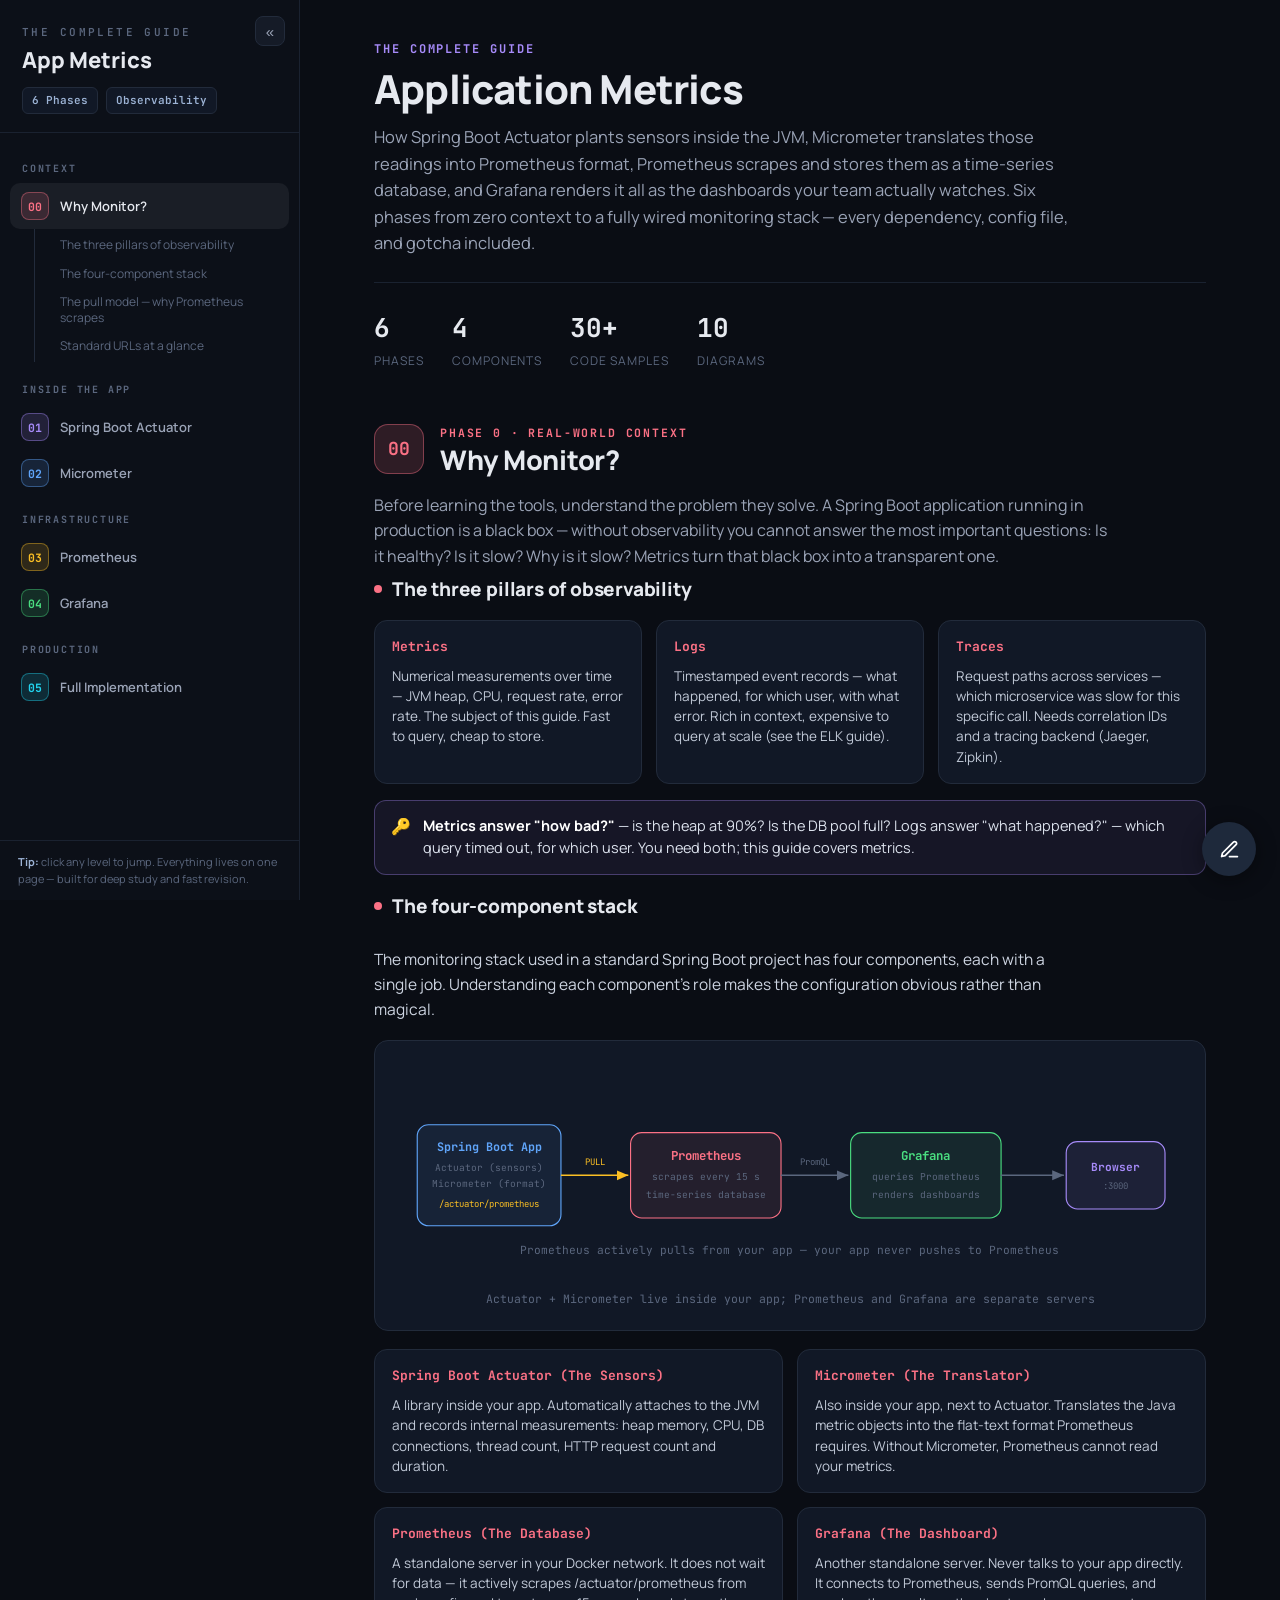
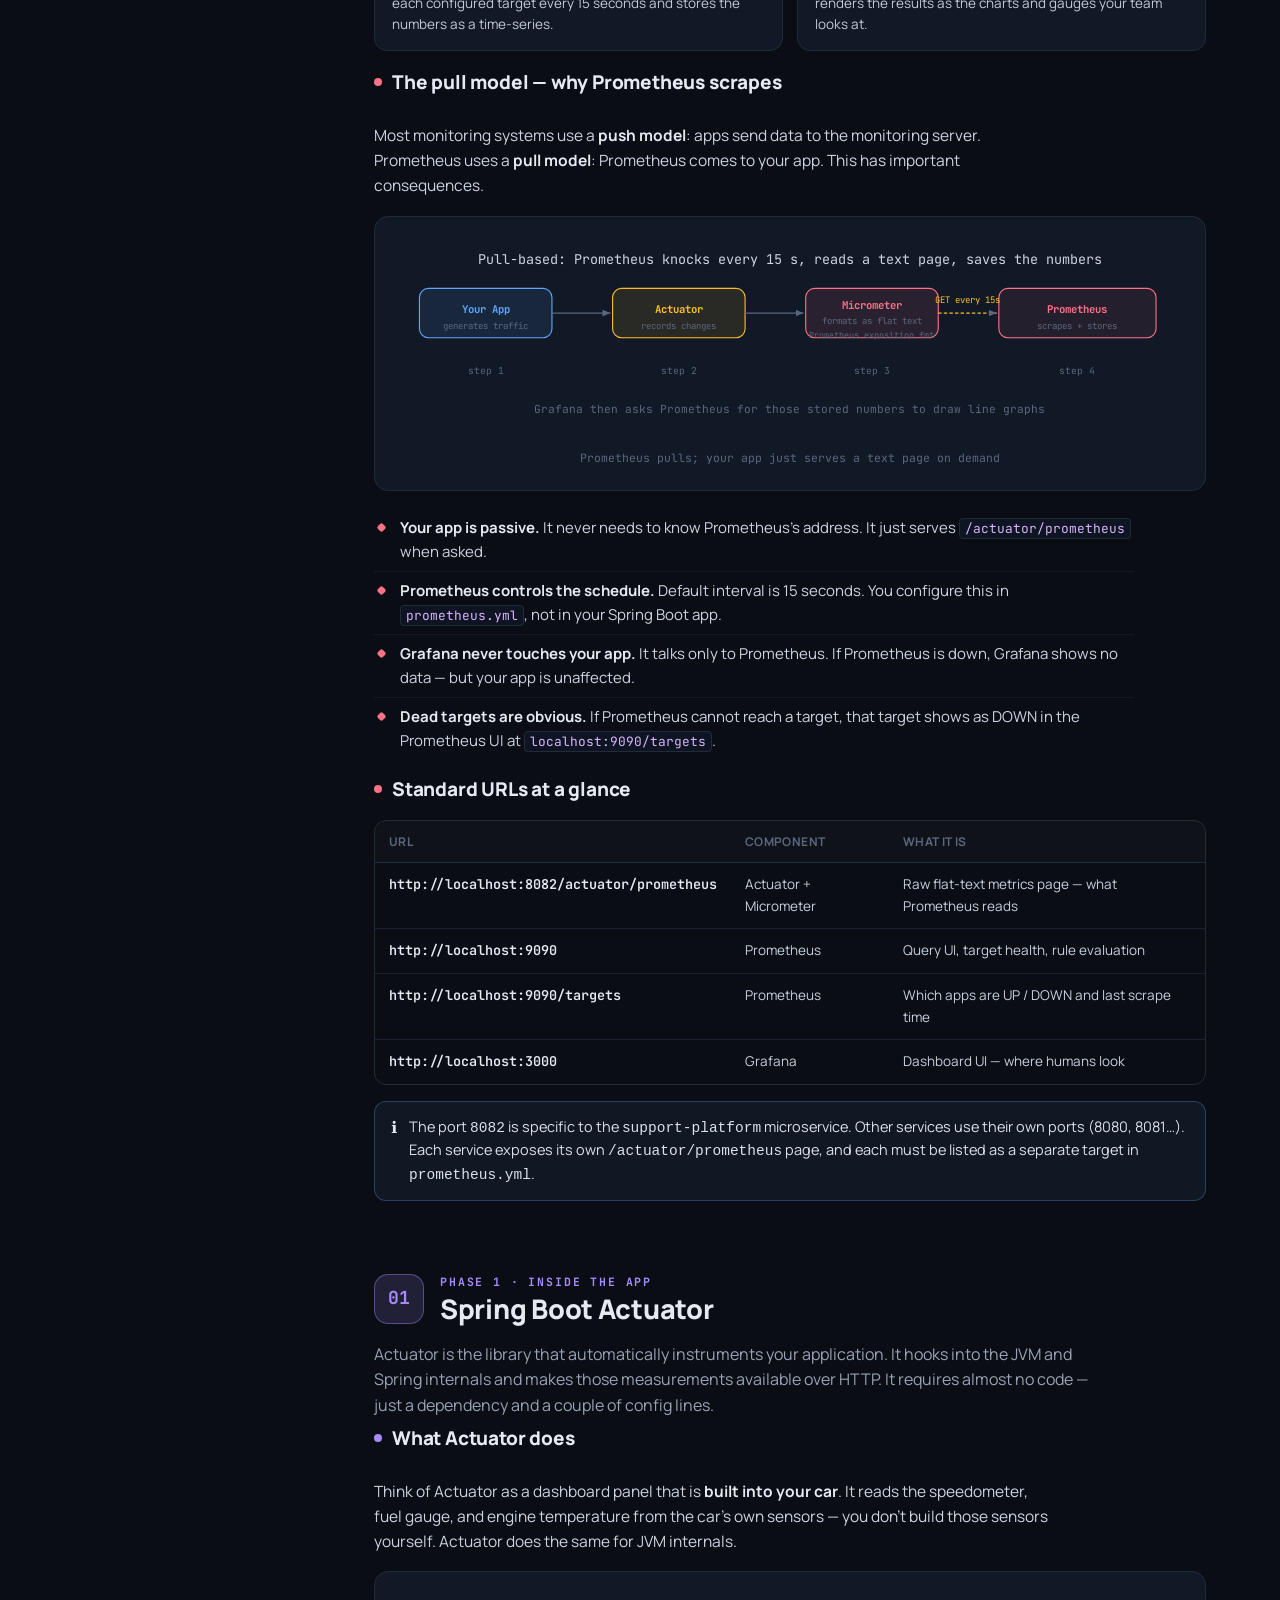
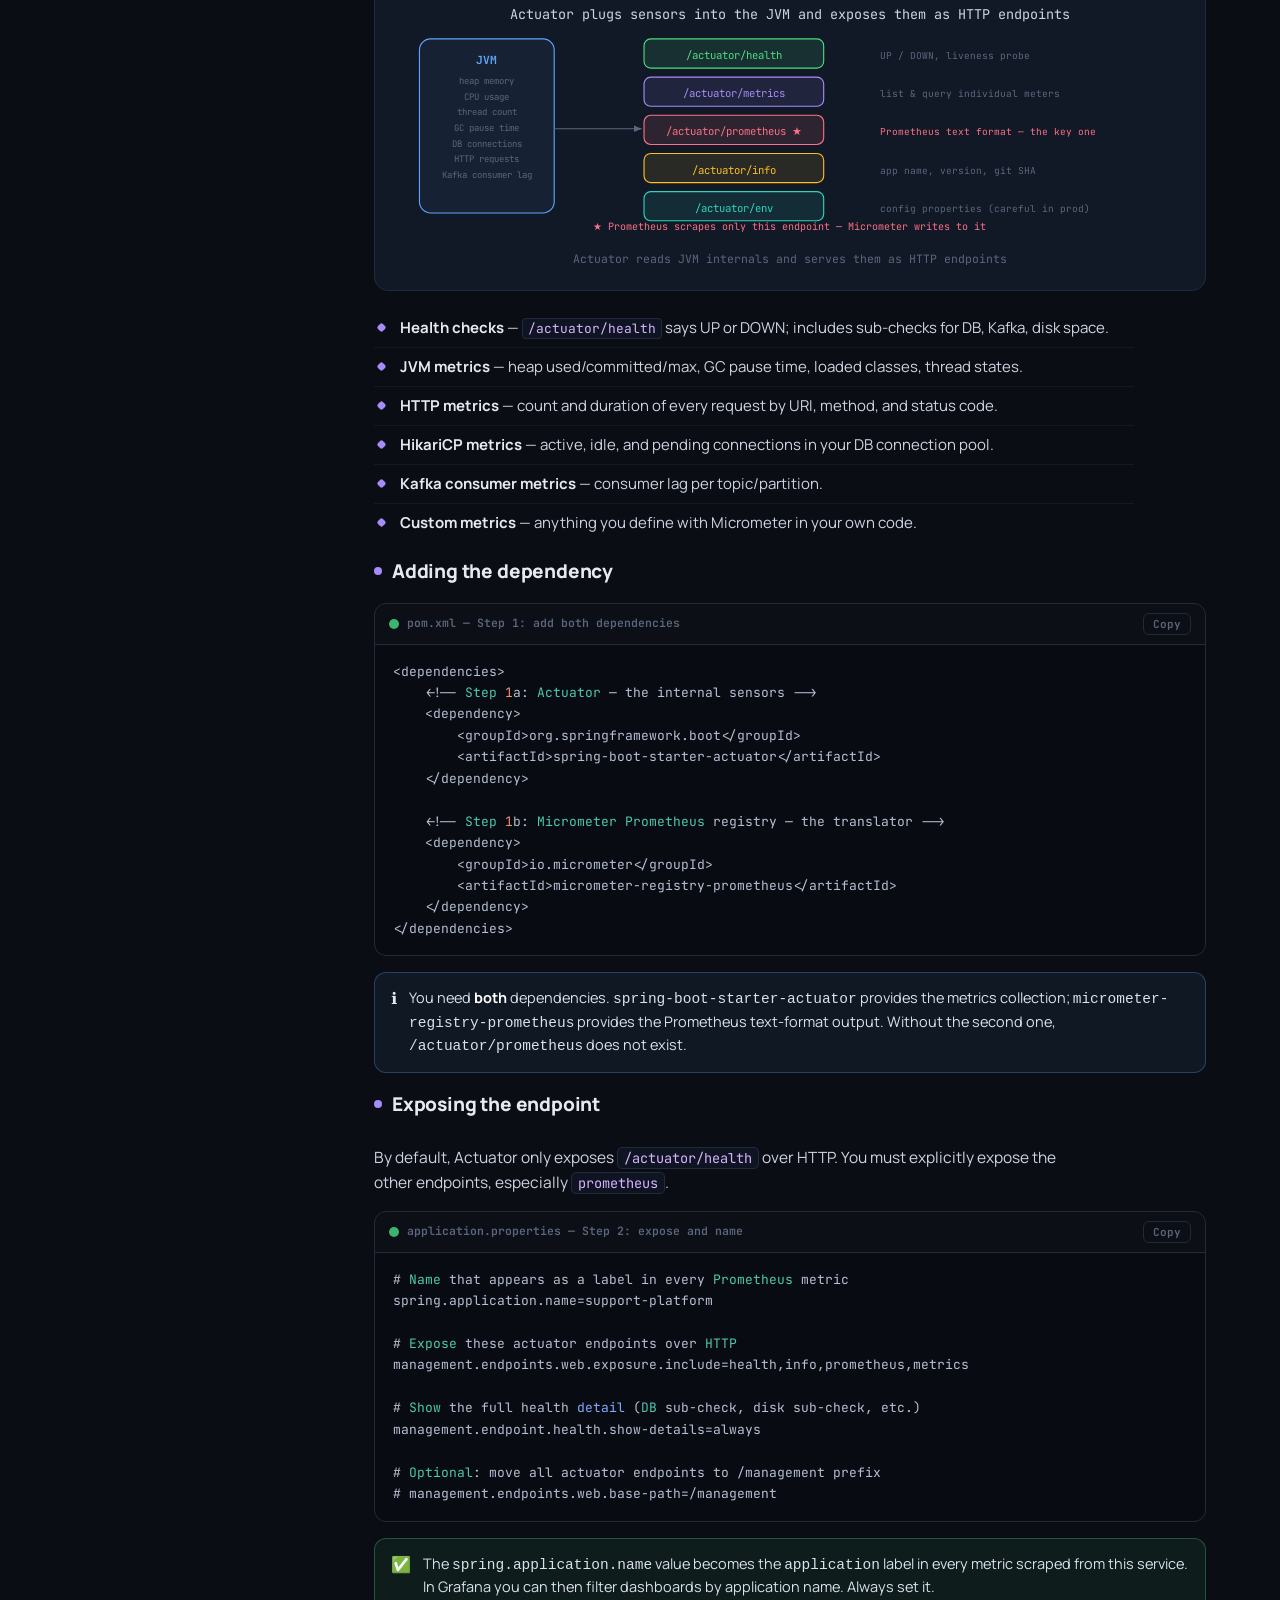
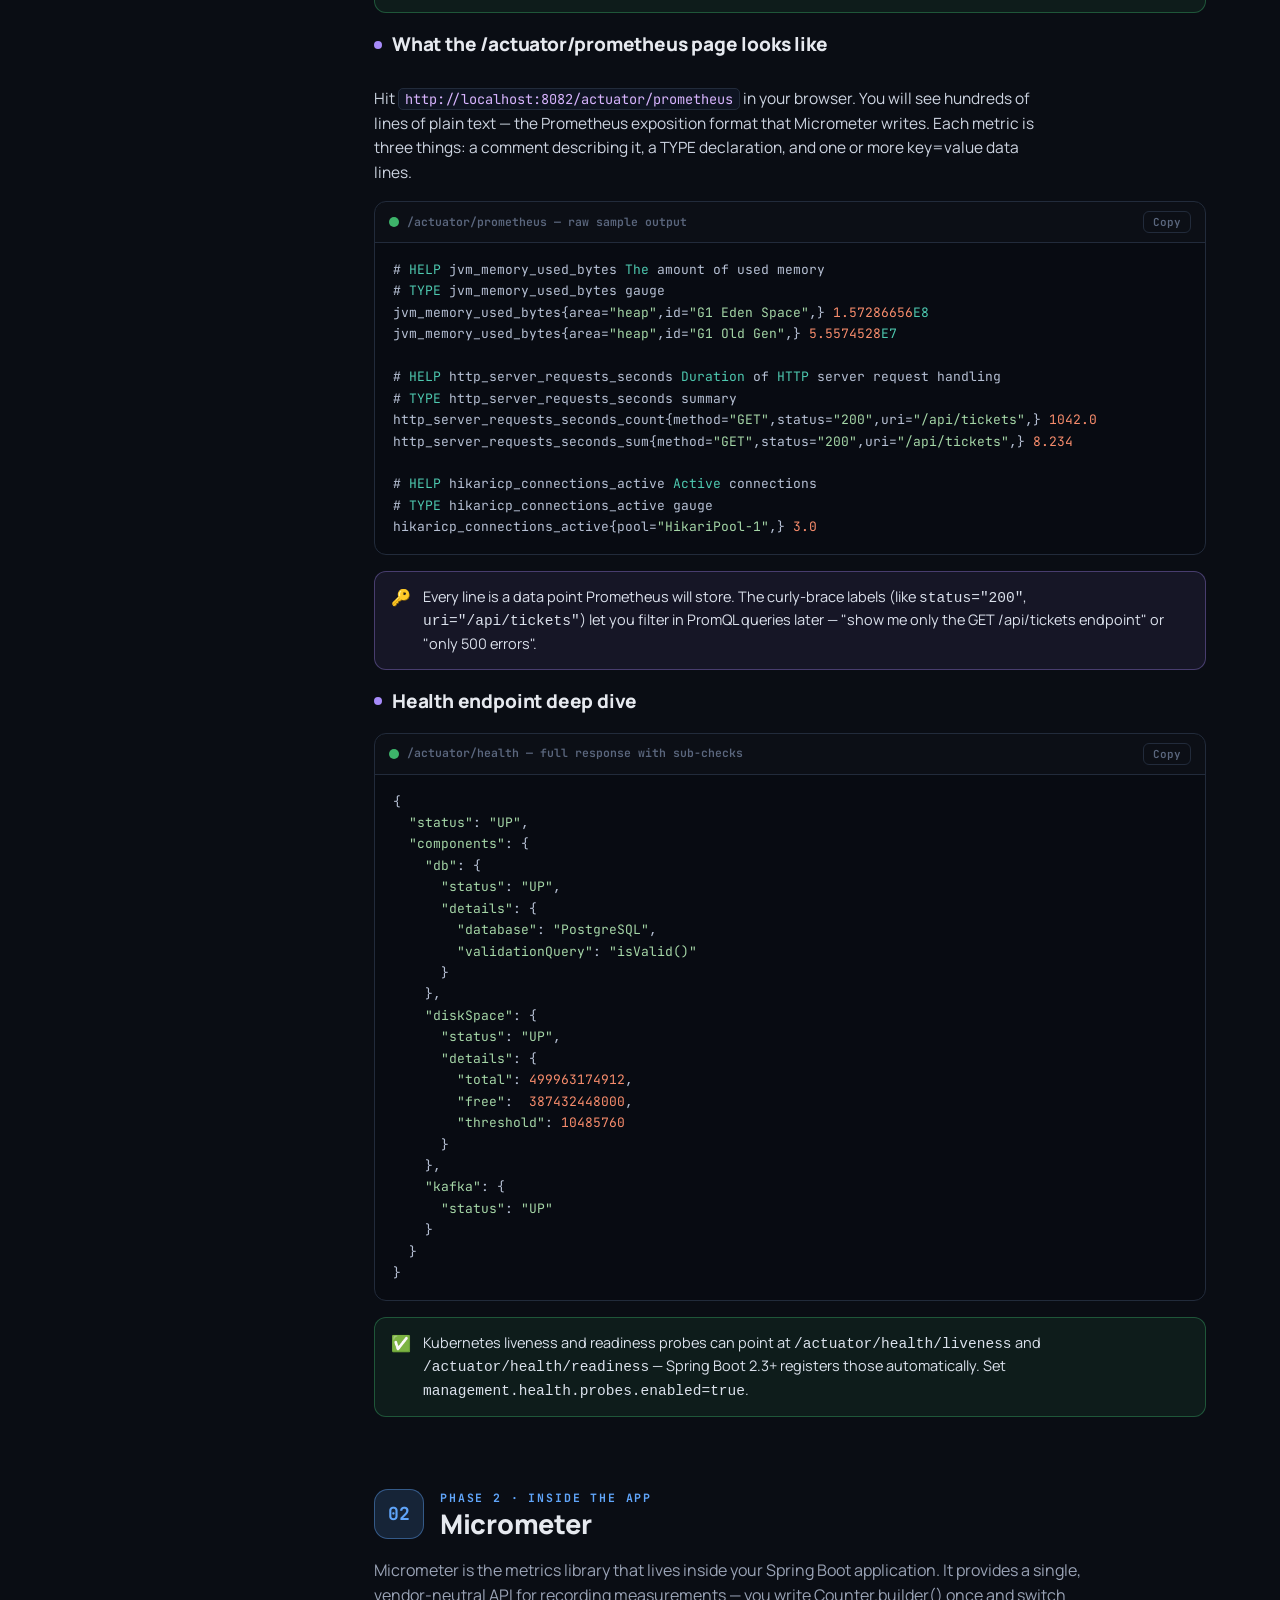
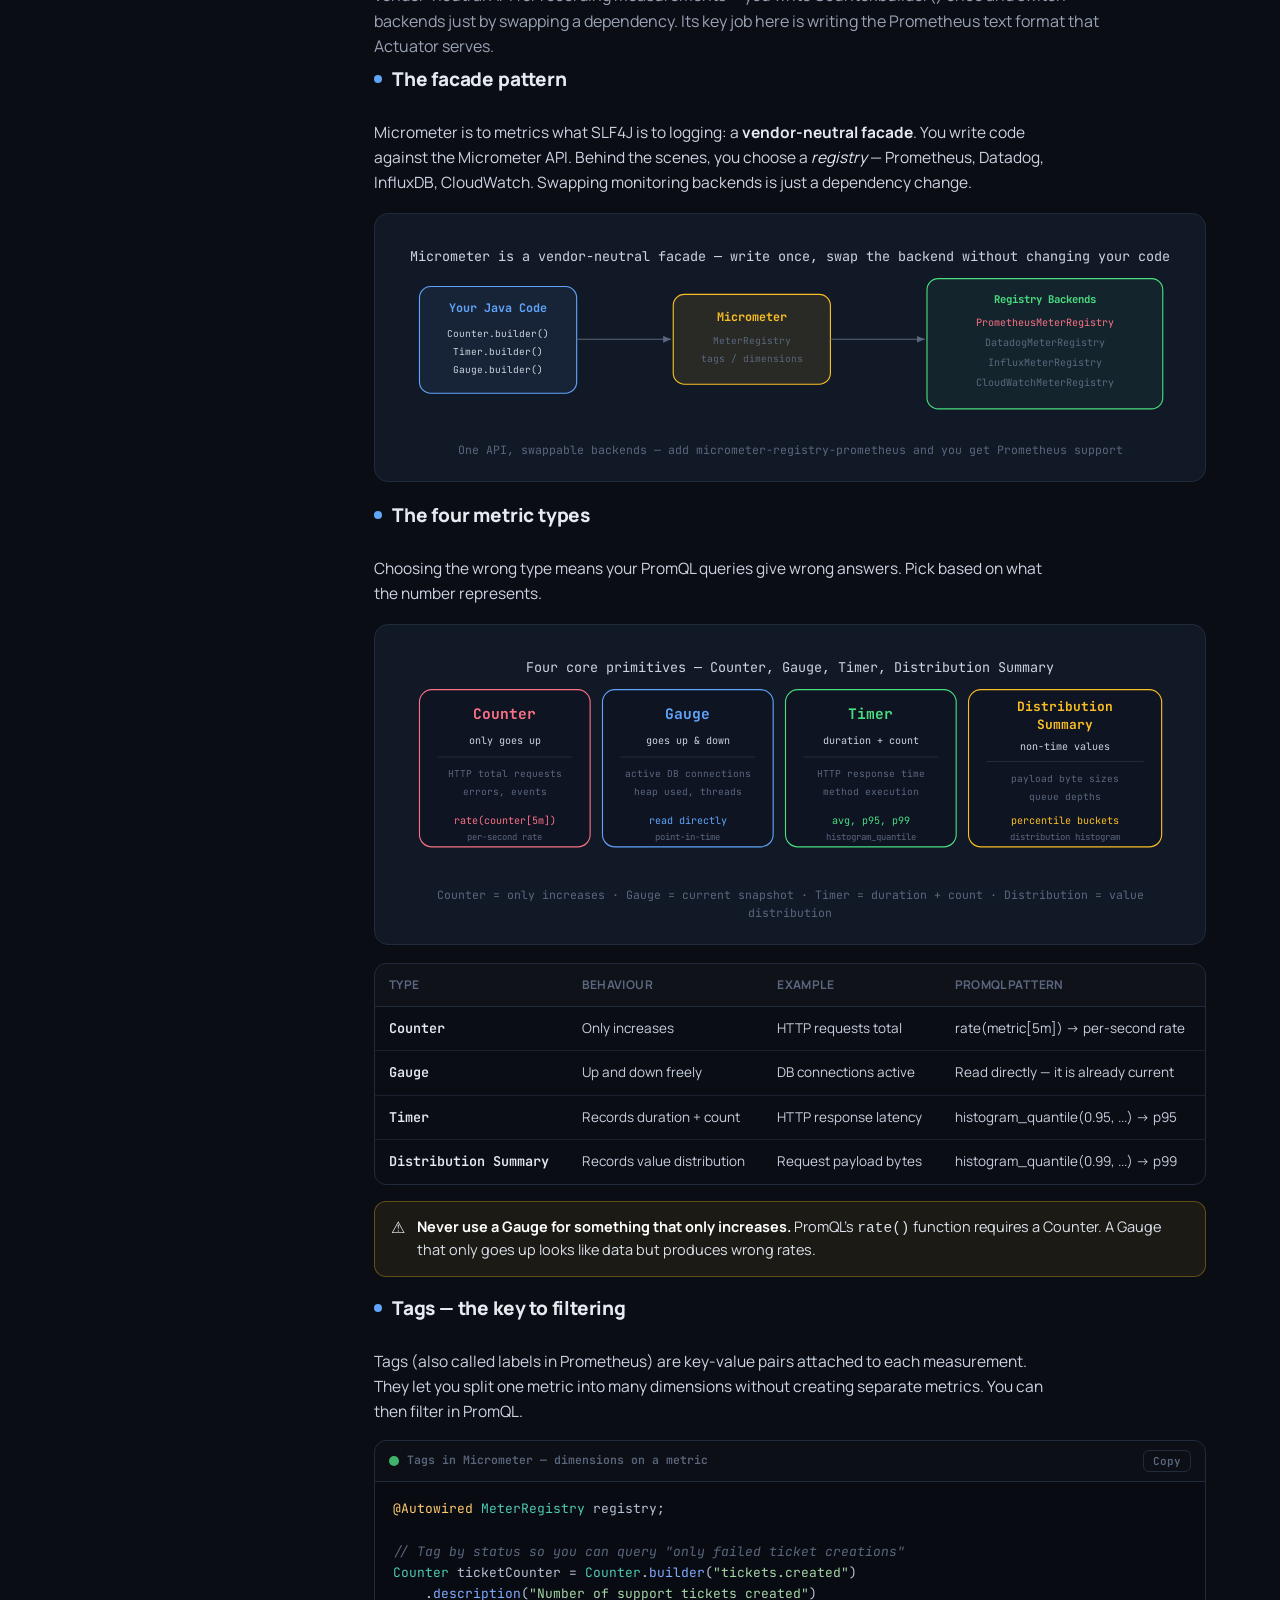
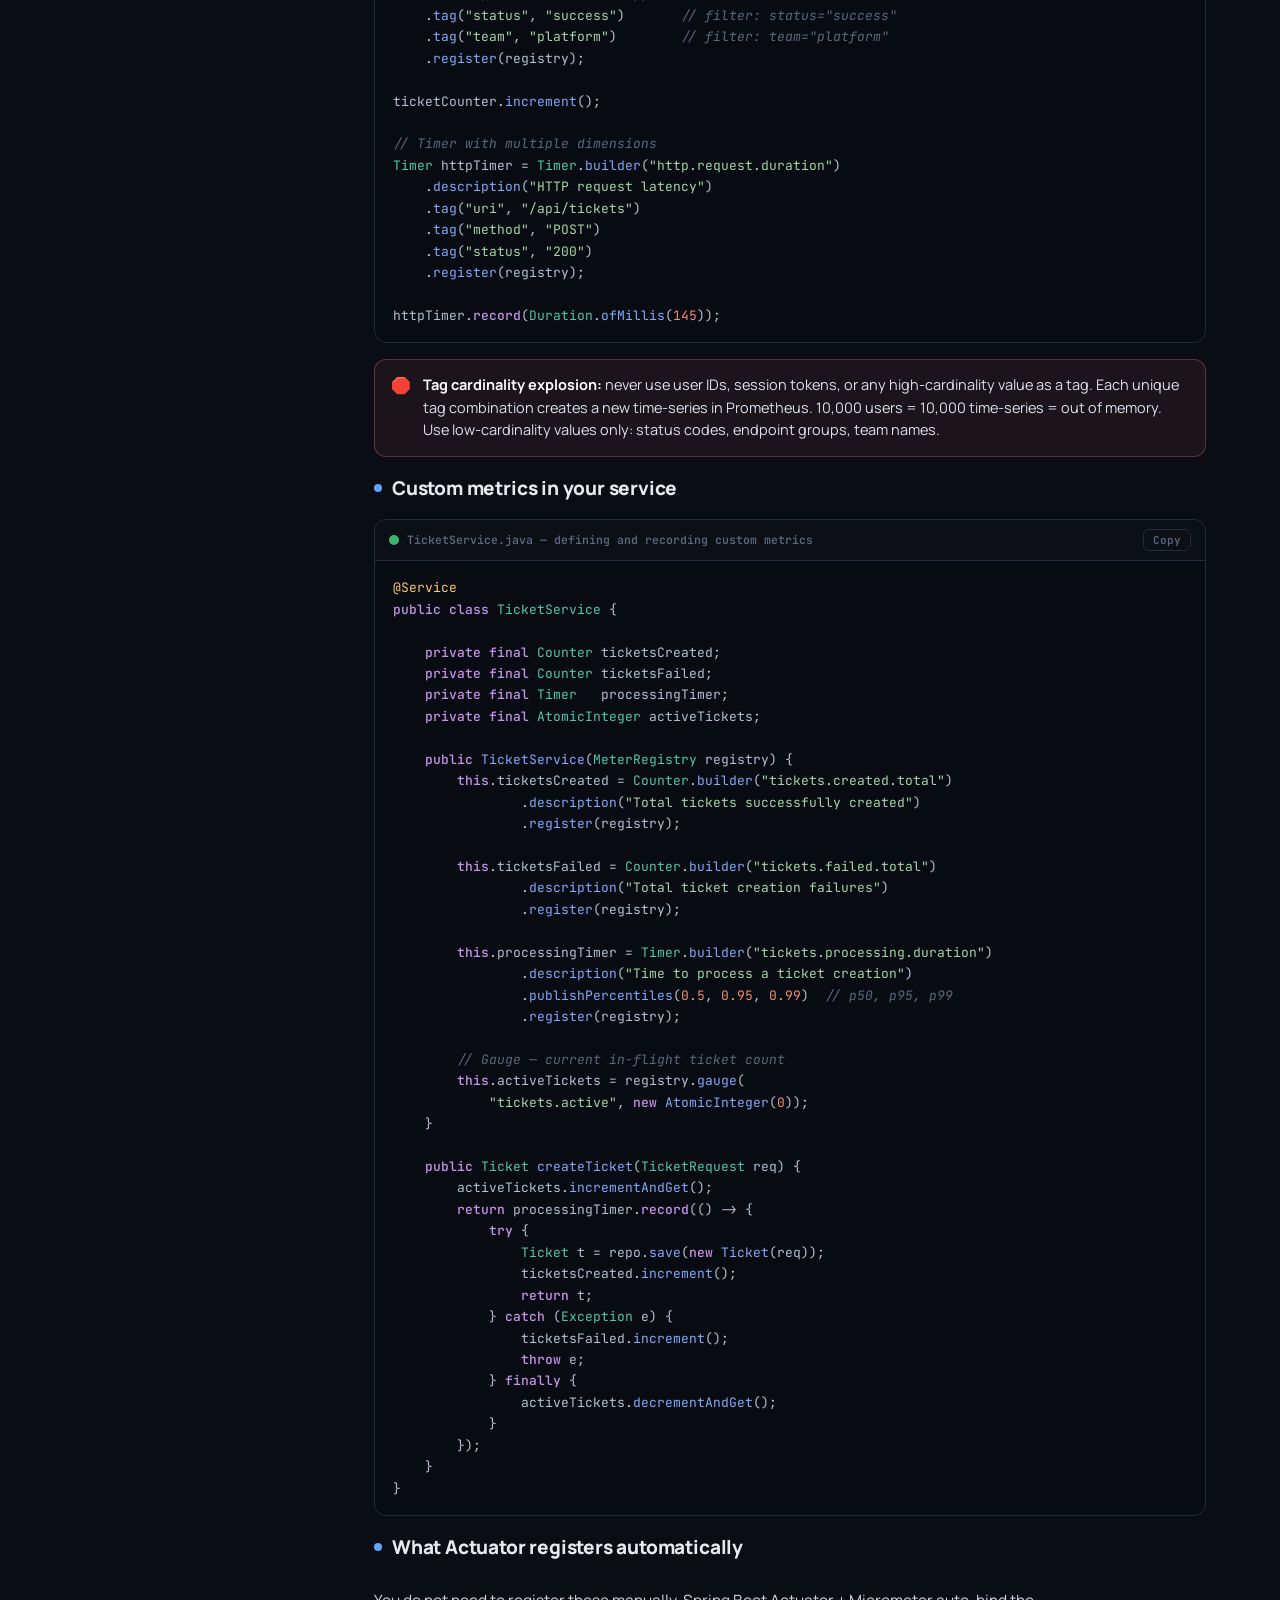
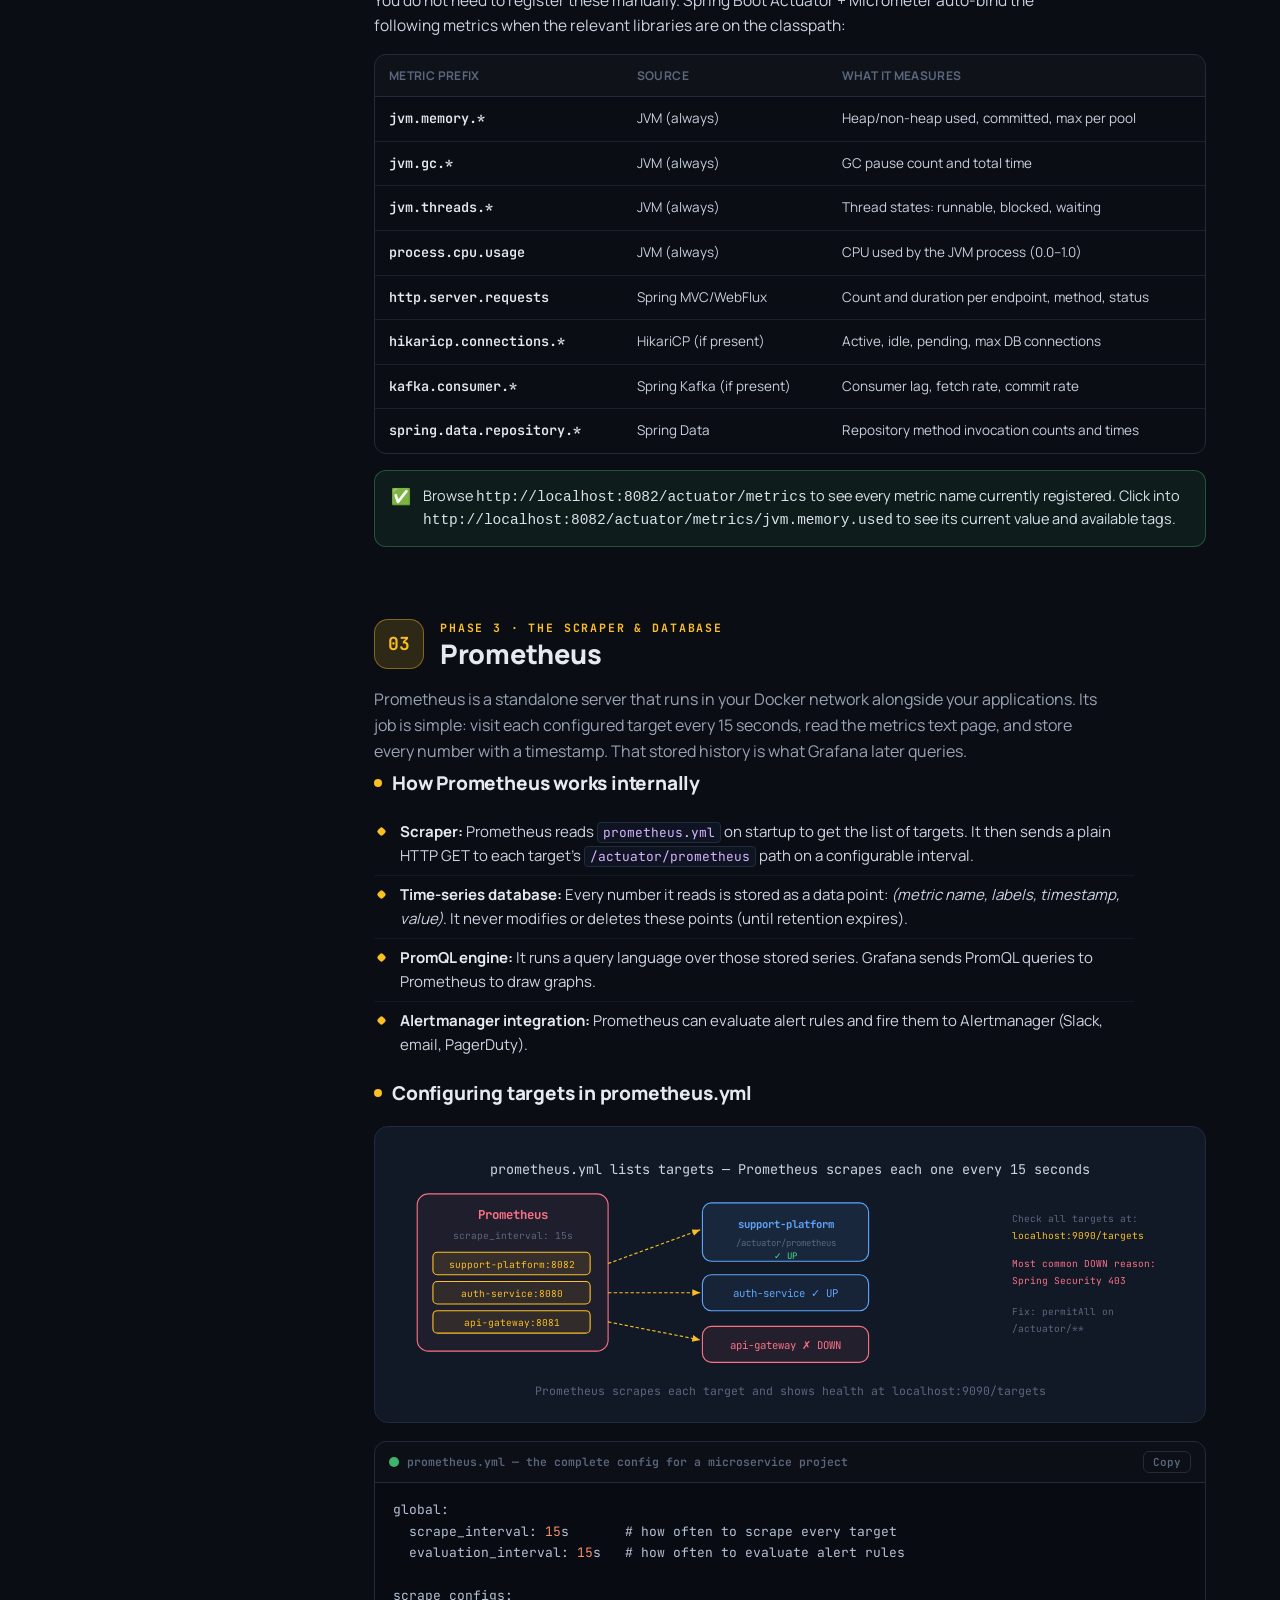
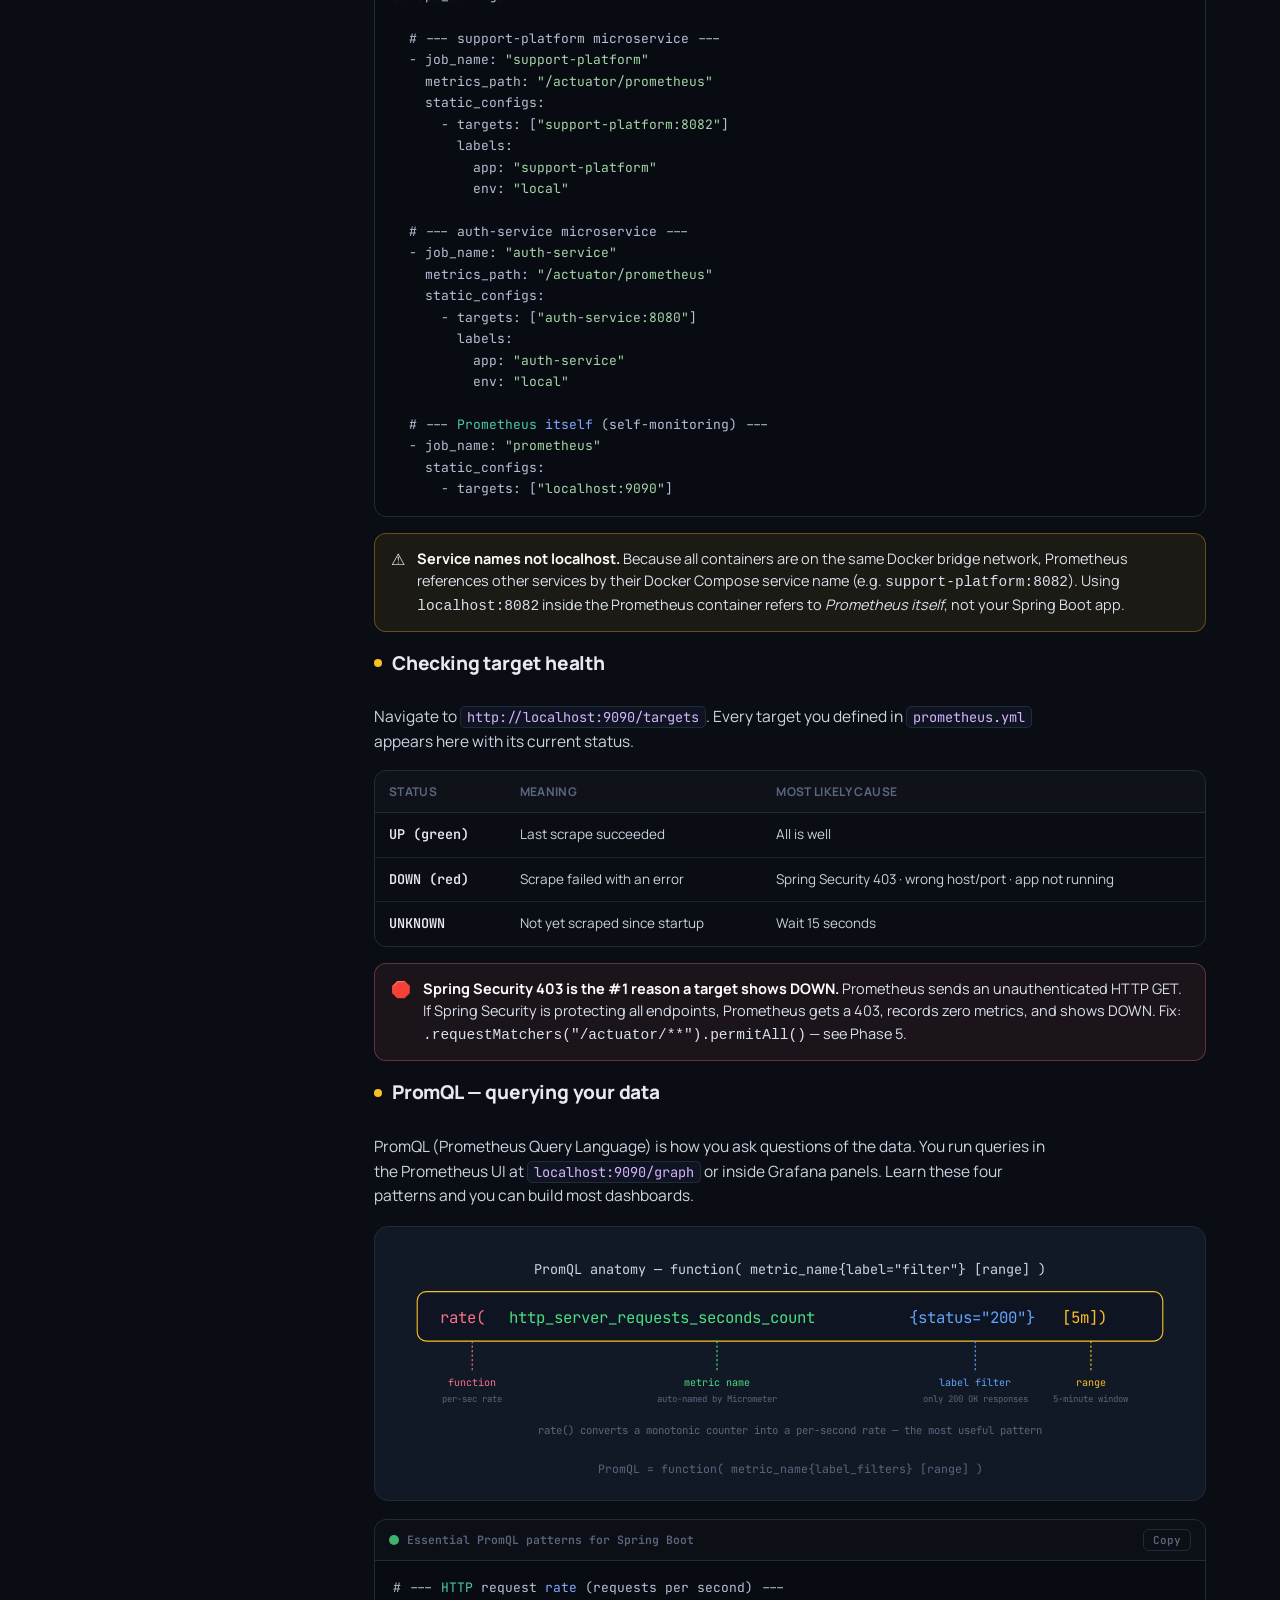
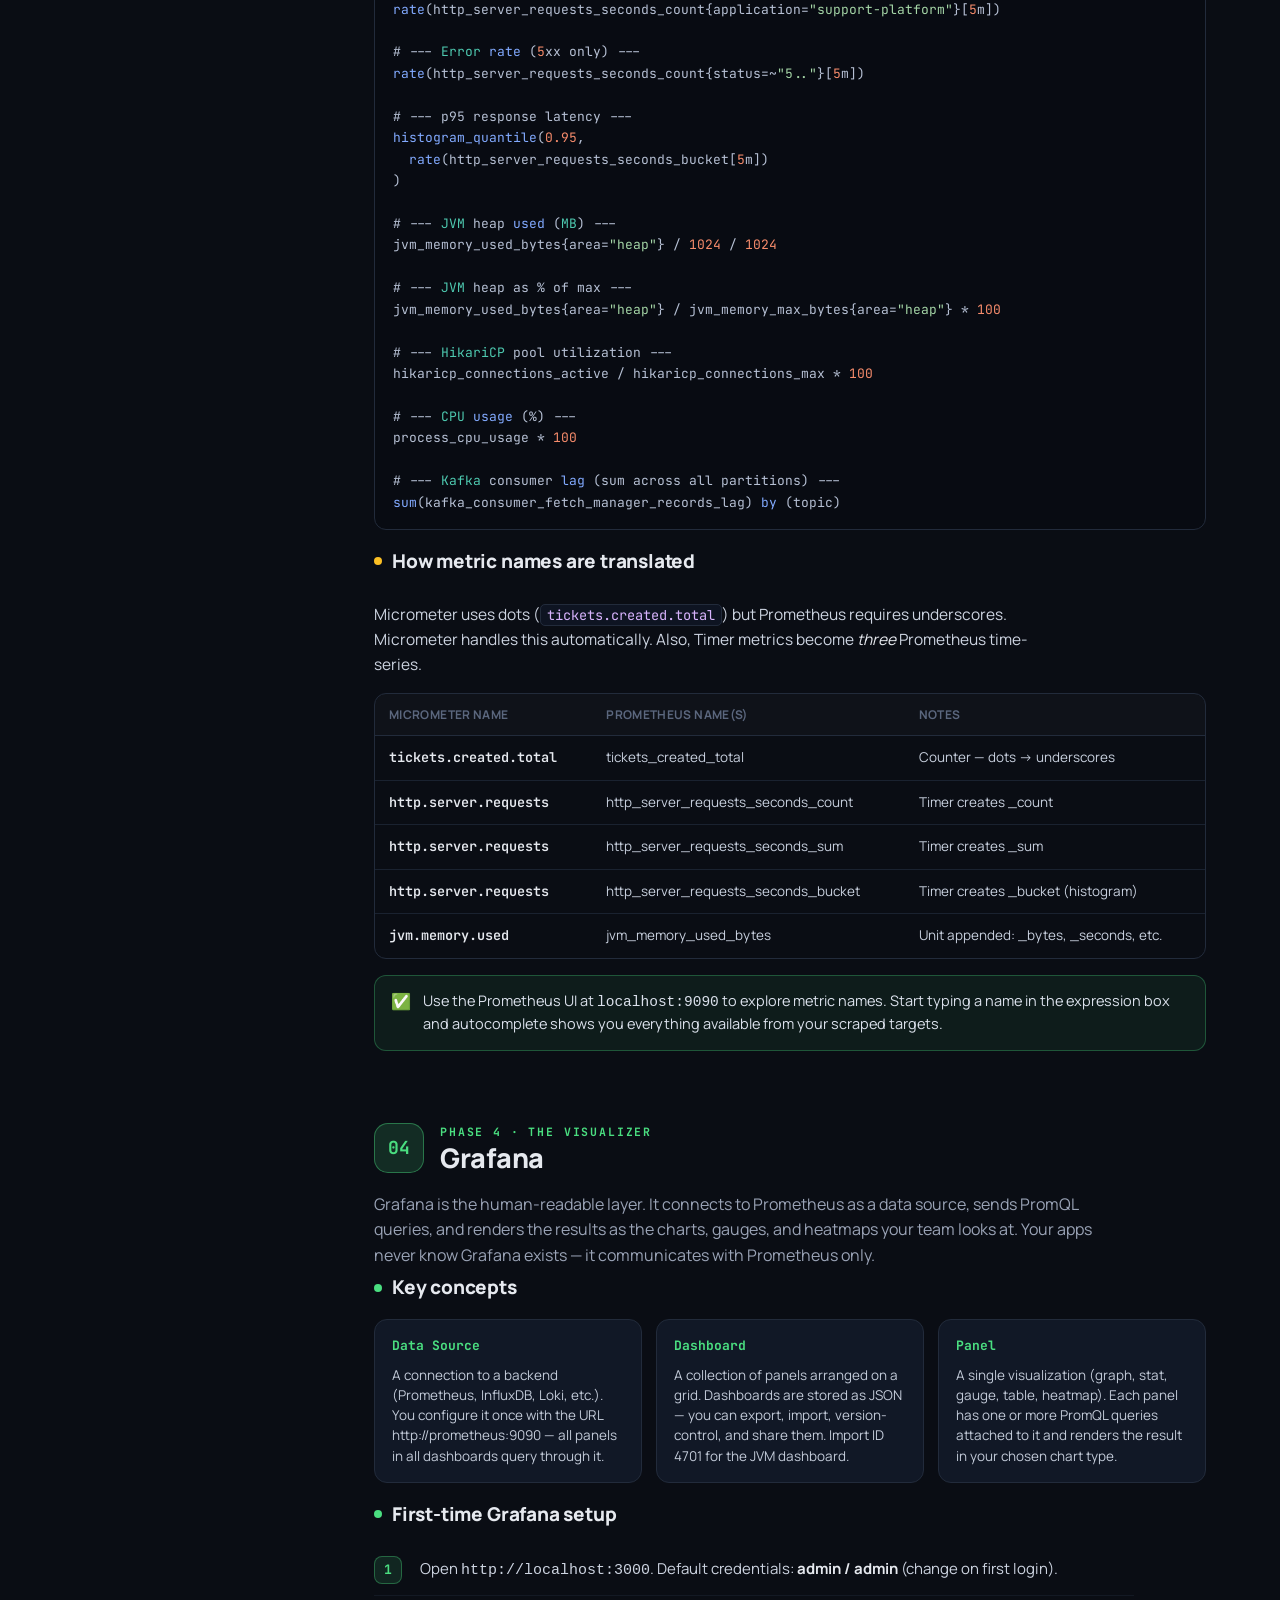
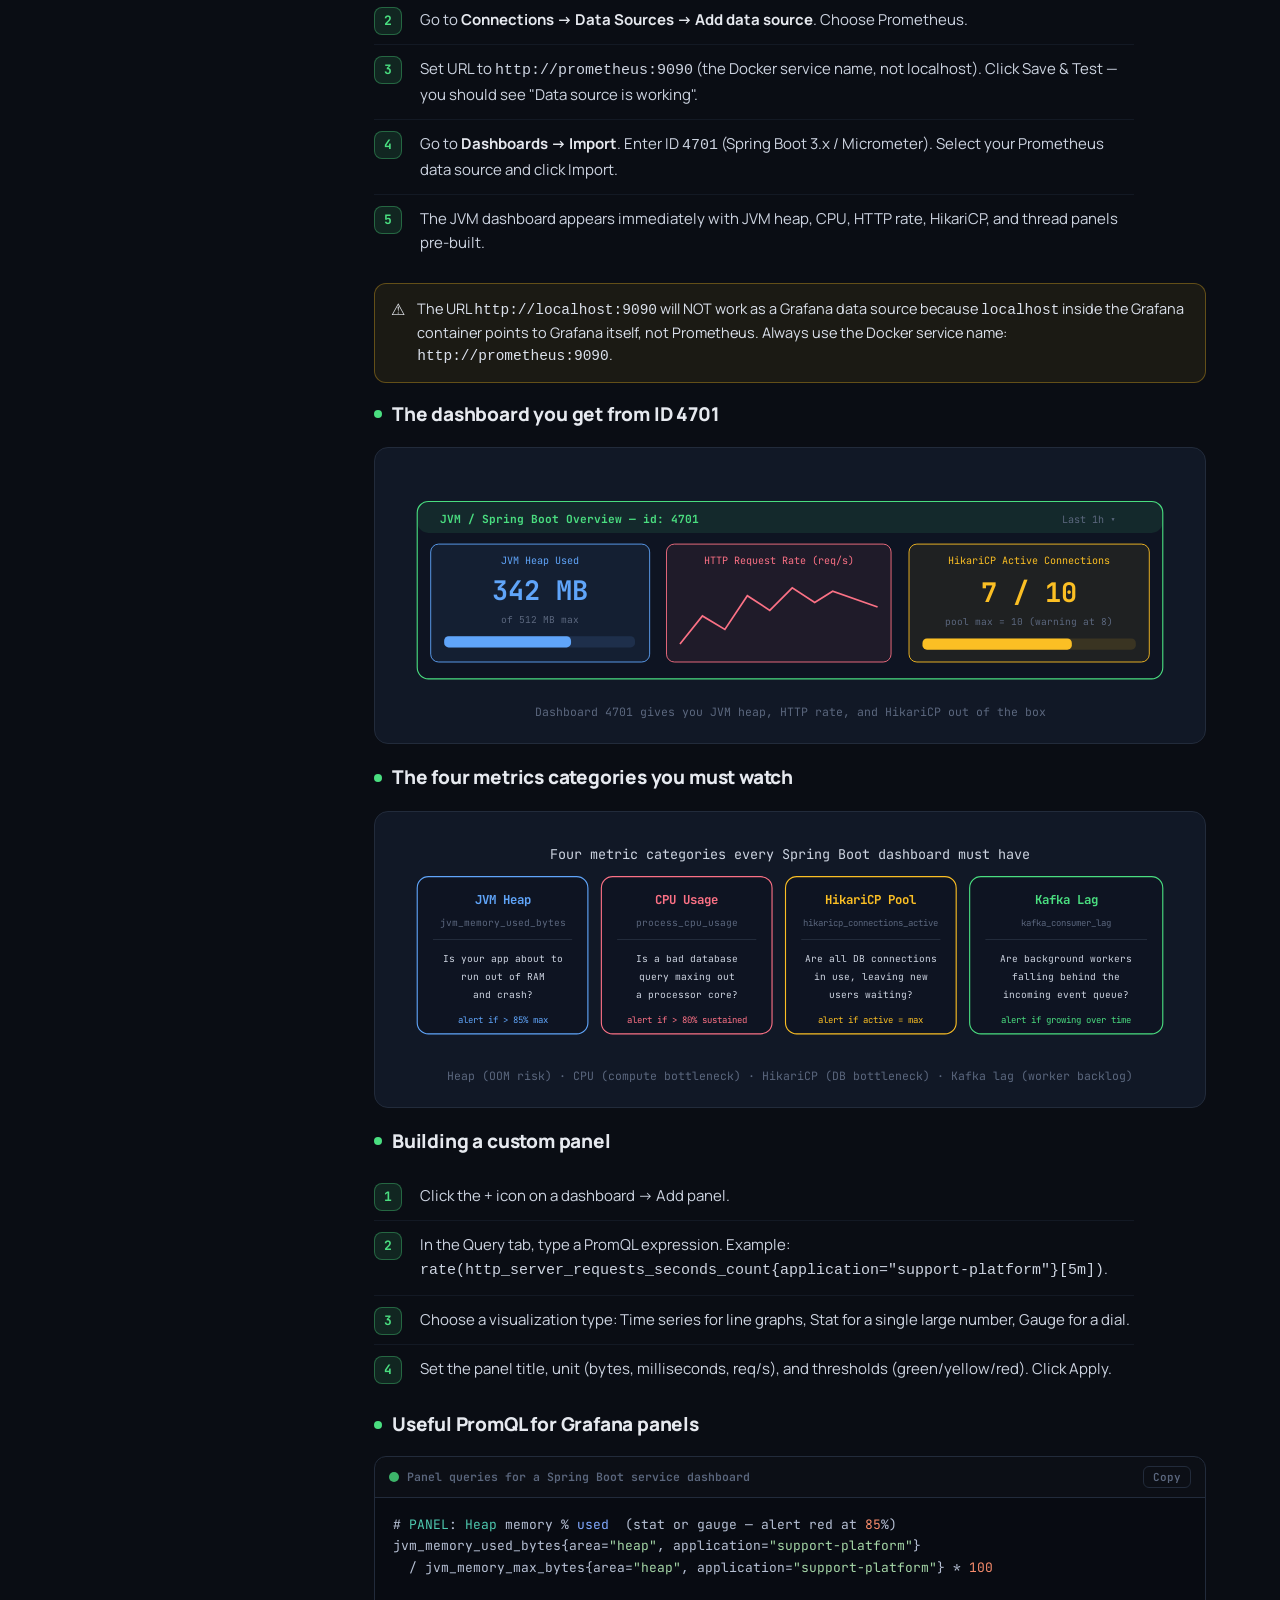
==== commit becc8eba: "Update repository with all local files and new folders" ====
--- a/application-metrics/index.html
+++ b/application-metrics/index.html
@@ -43,5 +43,6 @@
   <script src="diagrams.js"></script>
   <script src="content.js"></script>
   <script src="app.js"></script>
+  <script src="../draw.js"></script>
 </body>
 </html>
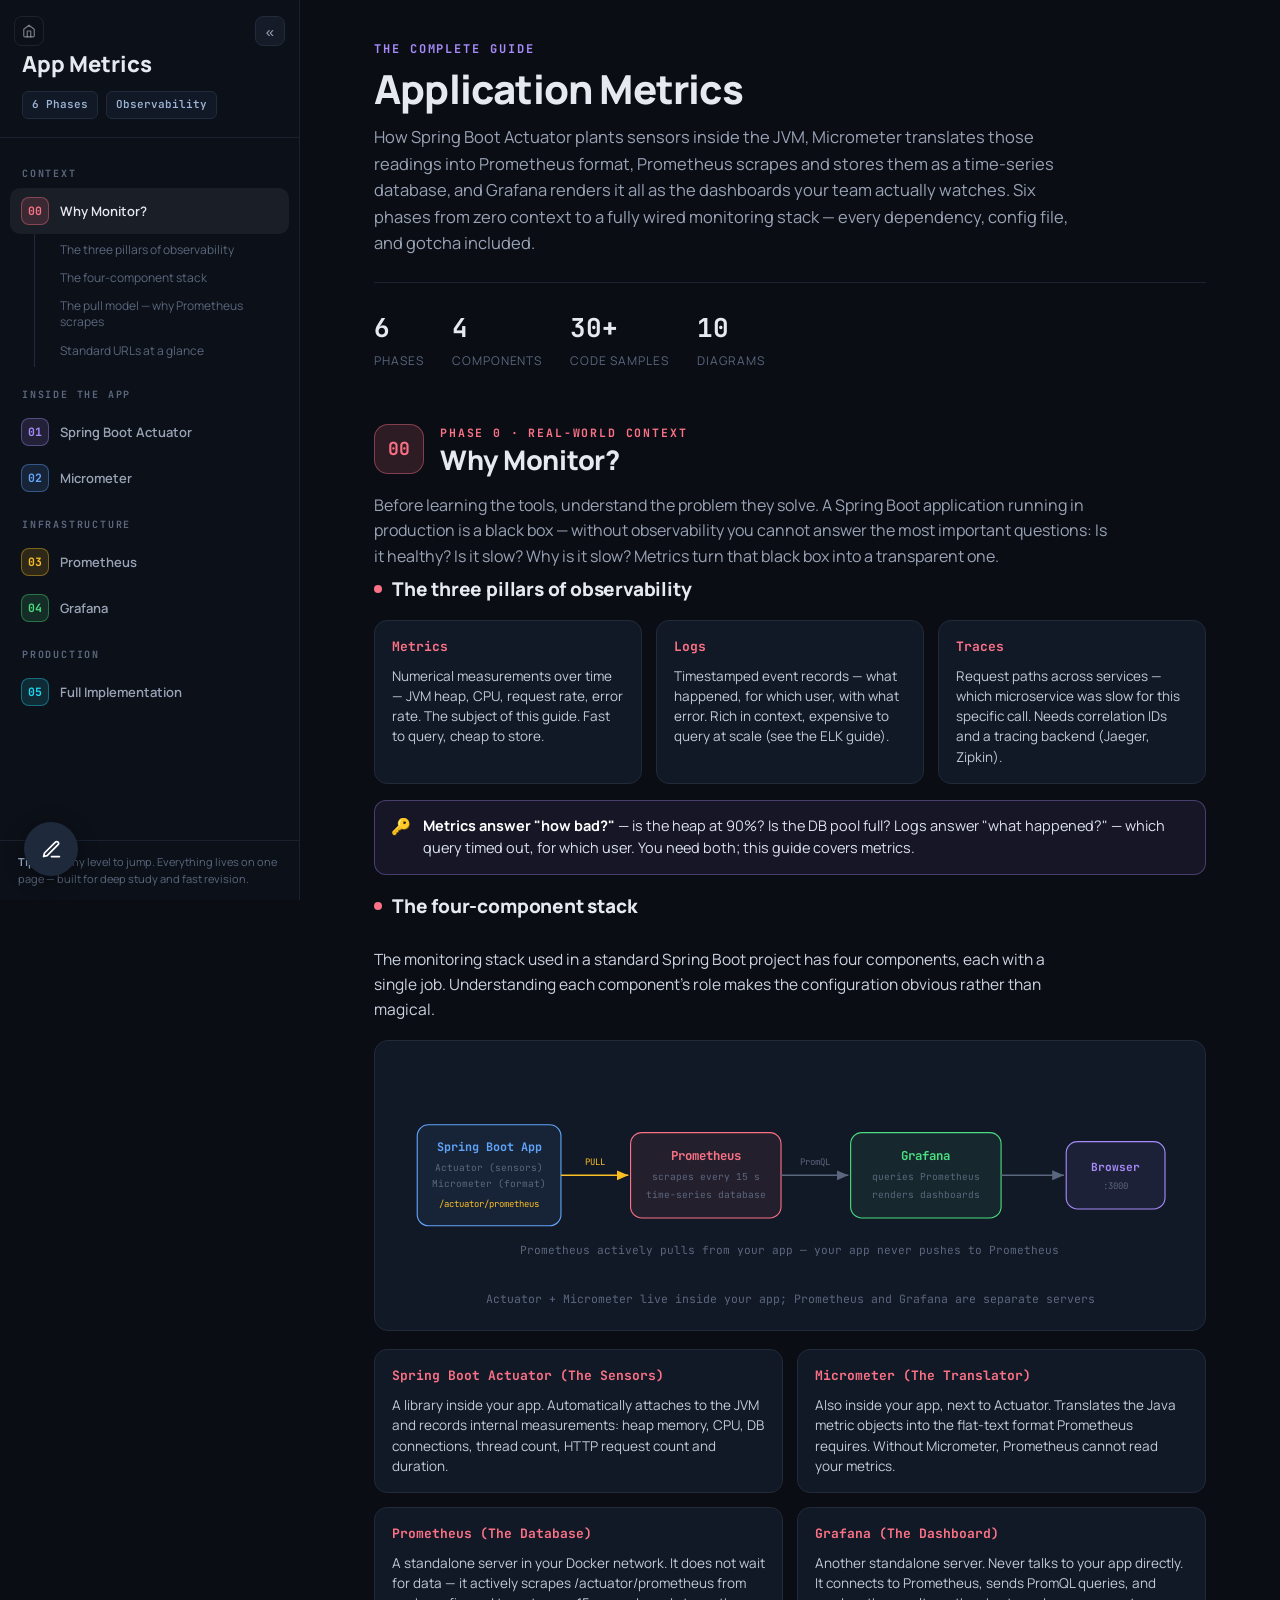
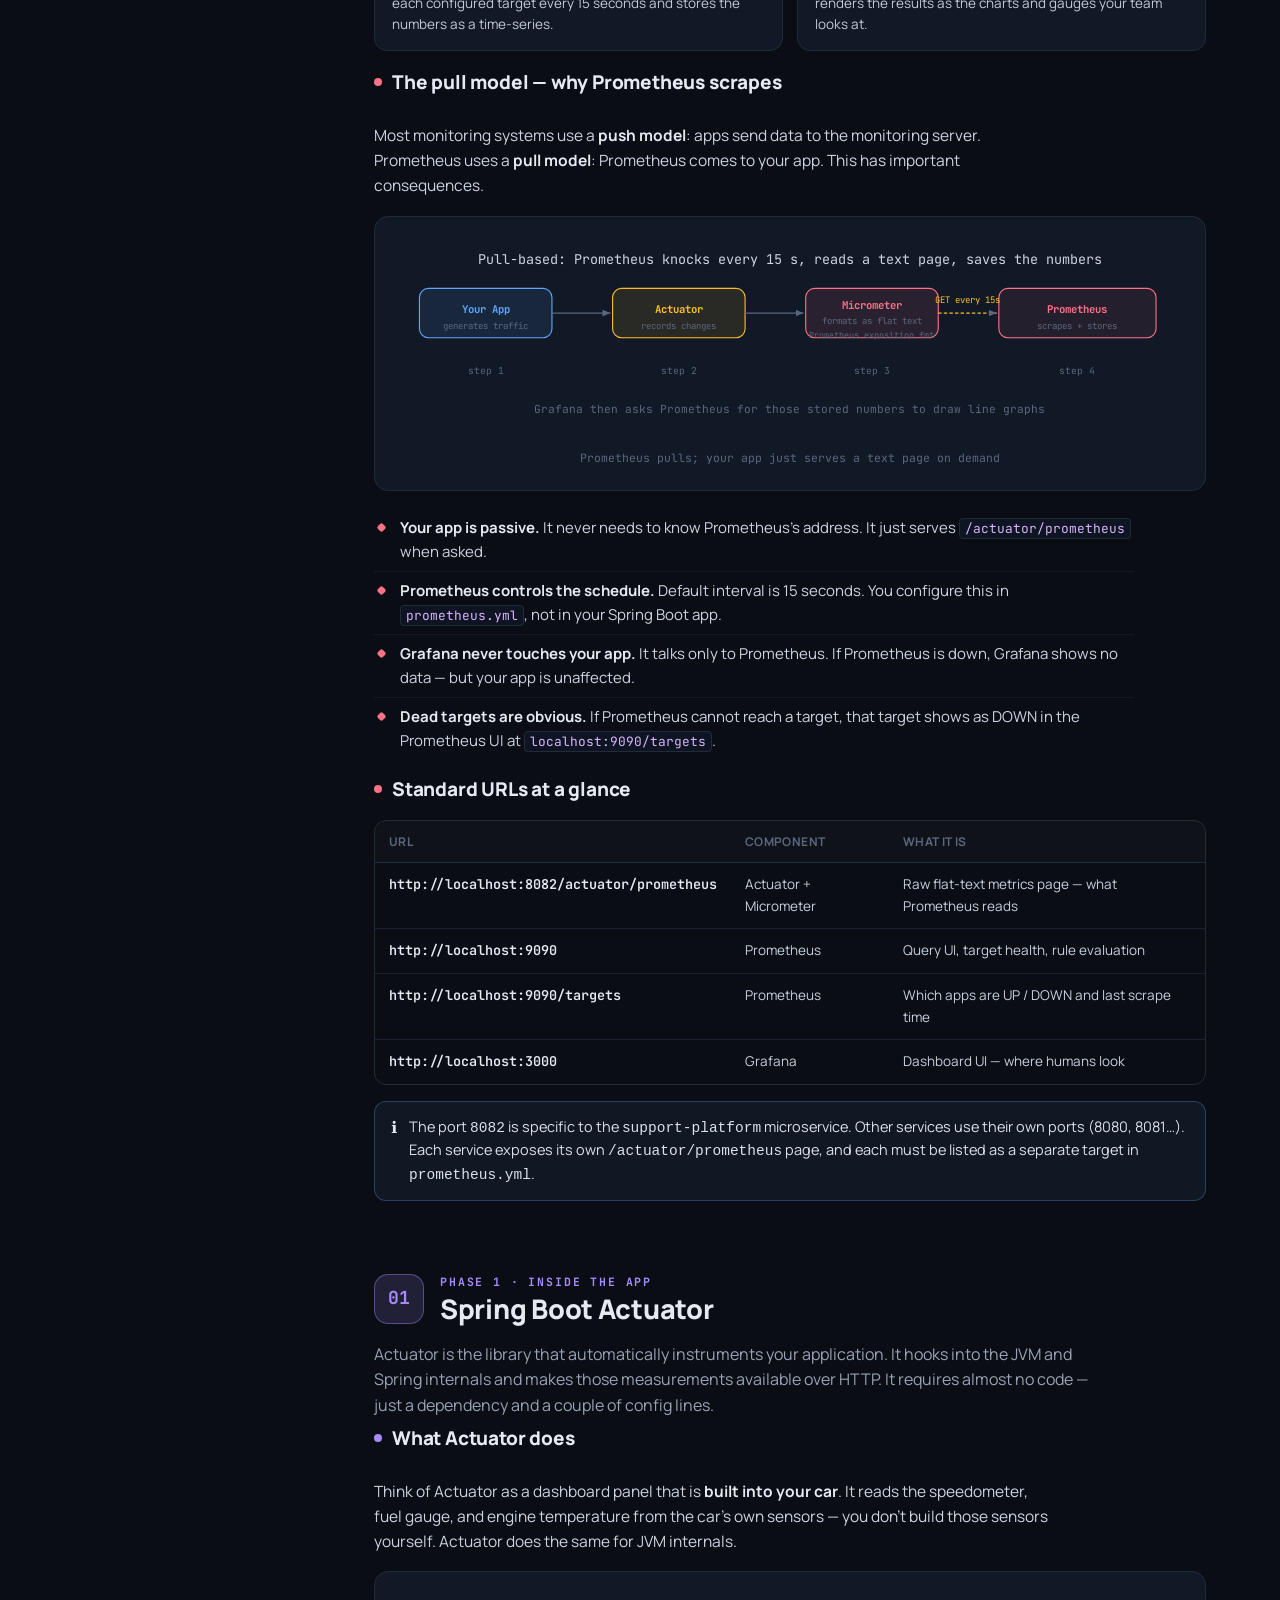
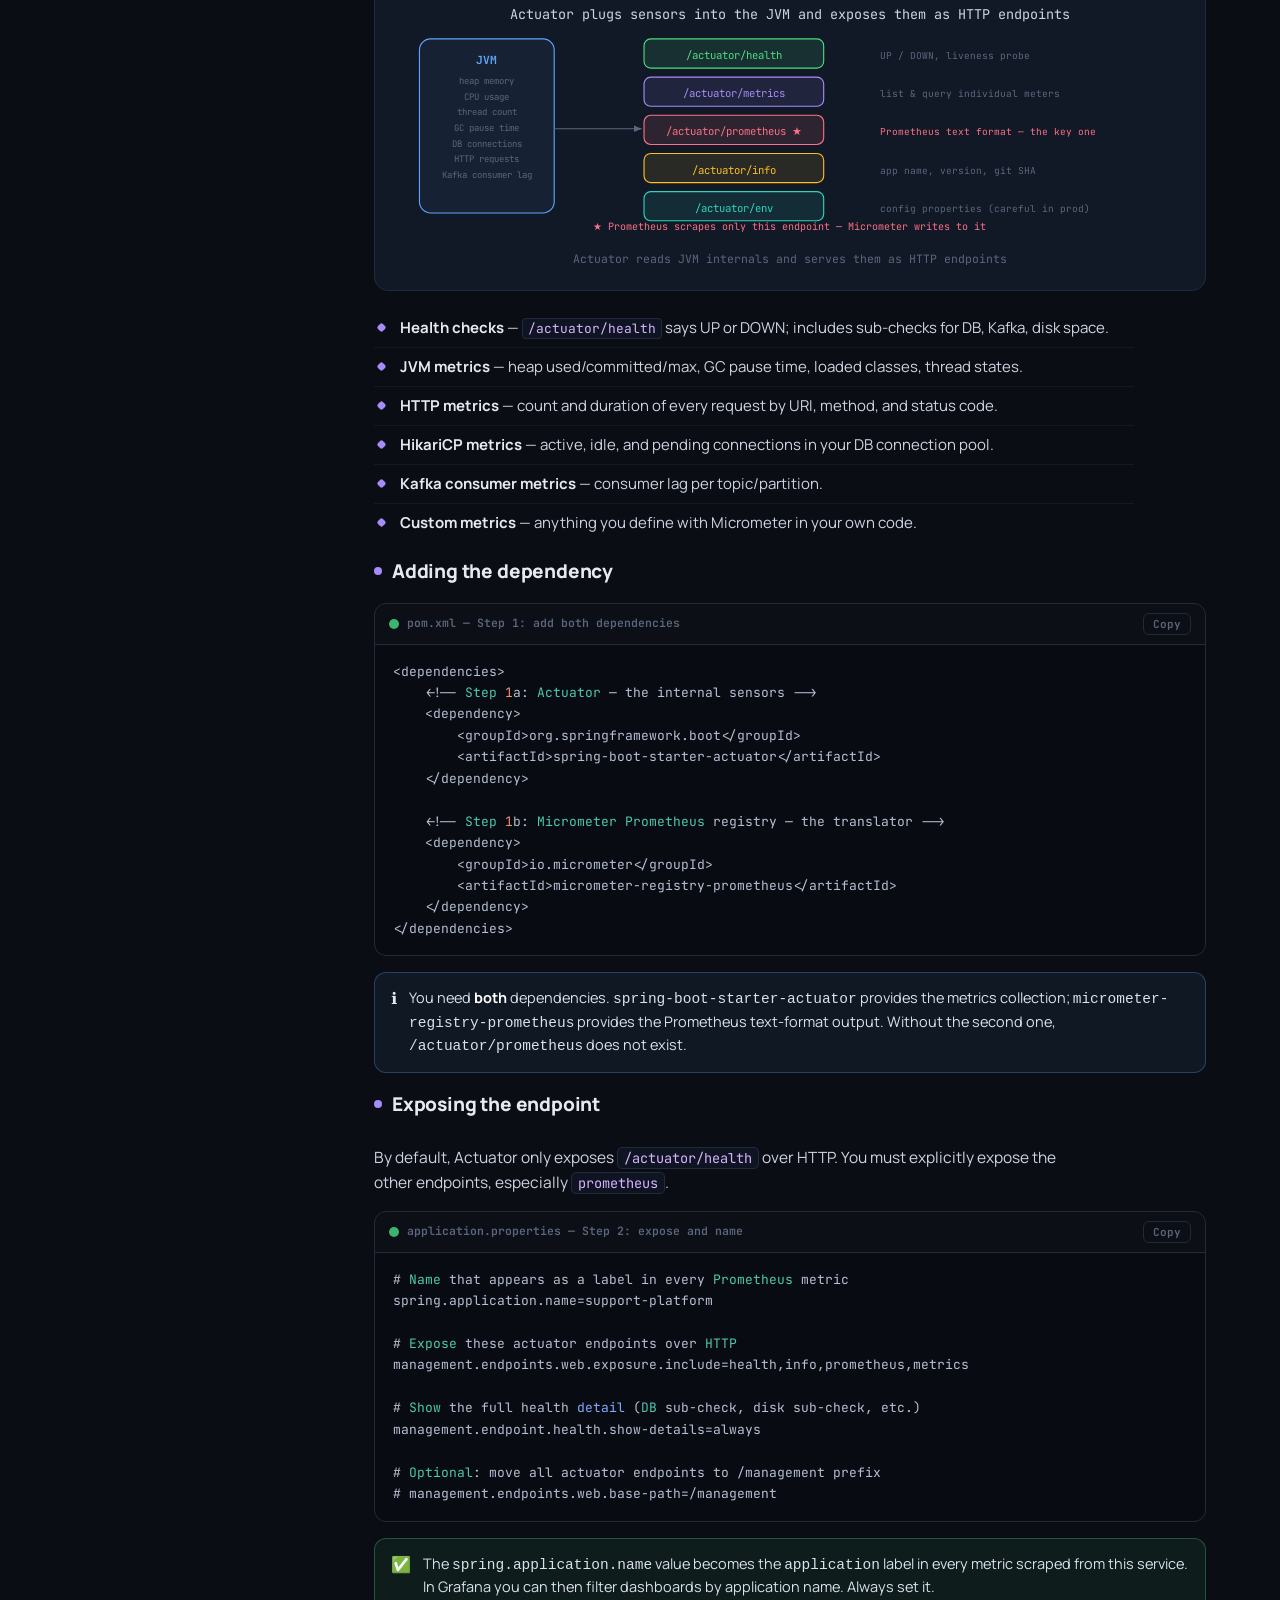
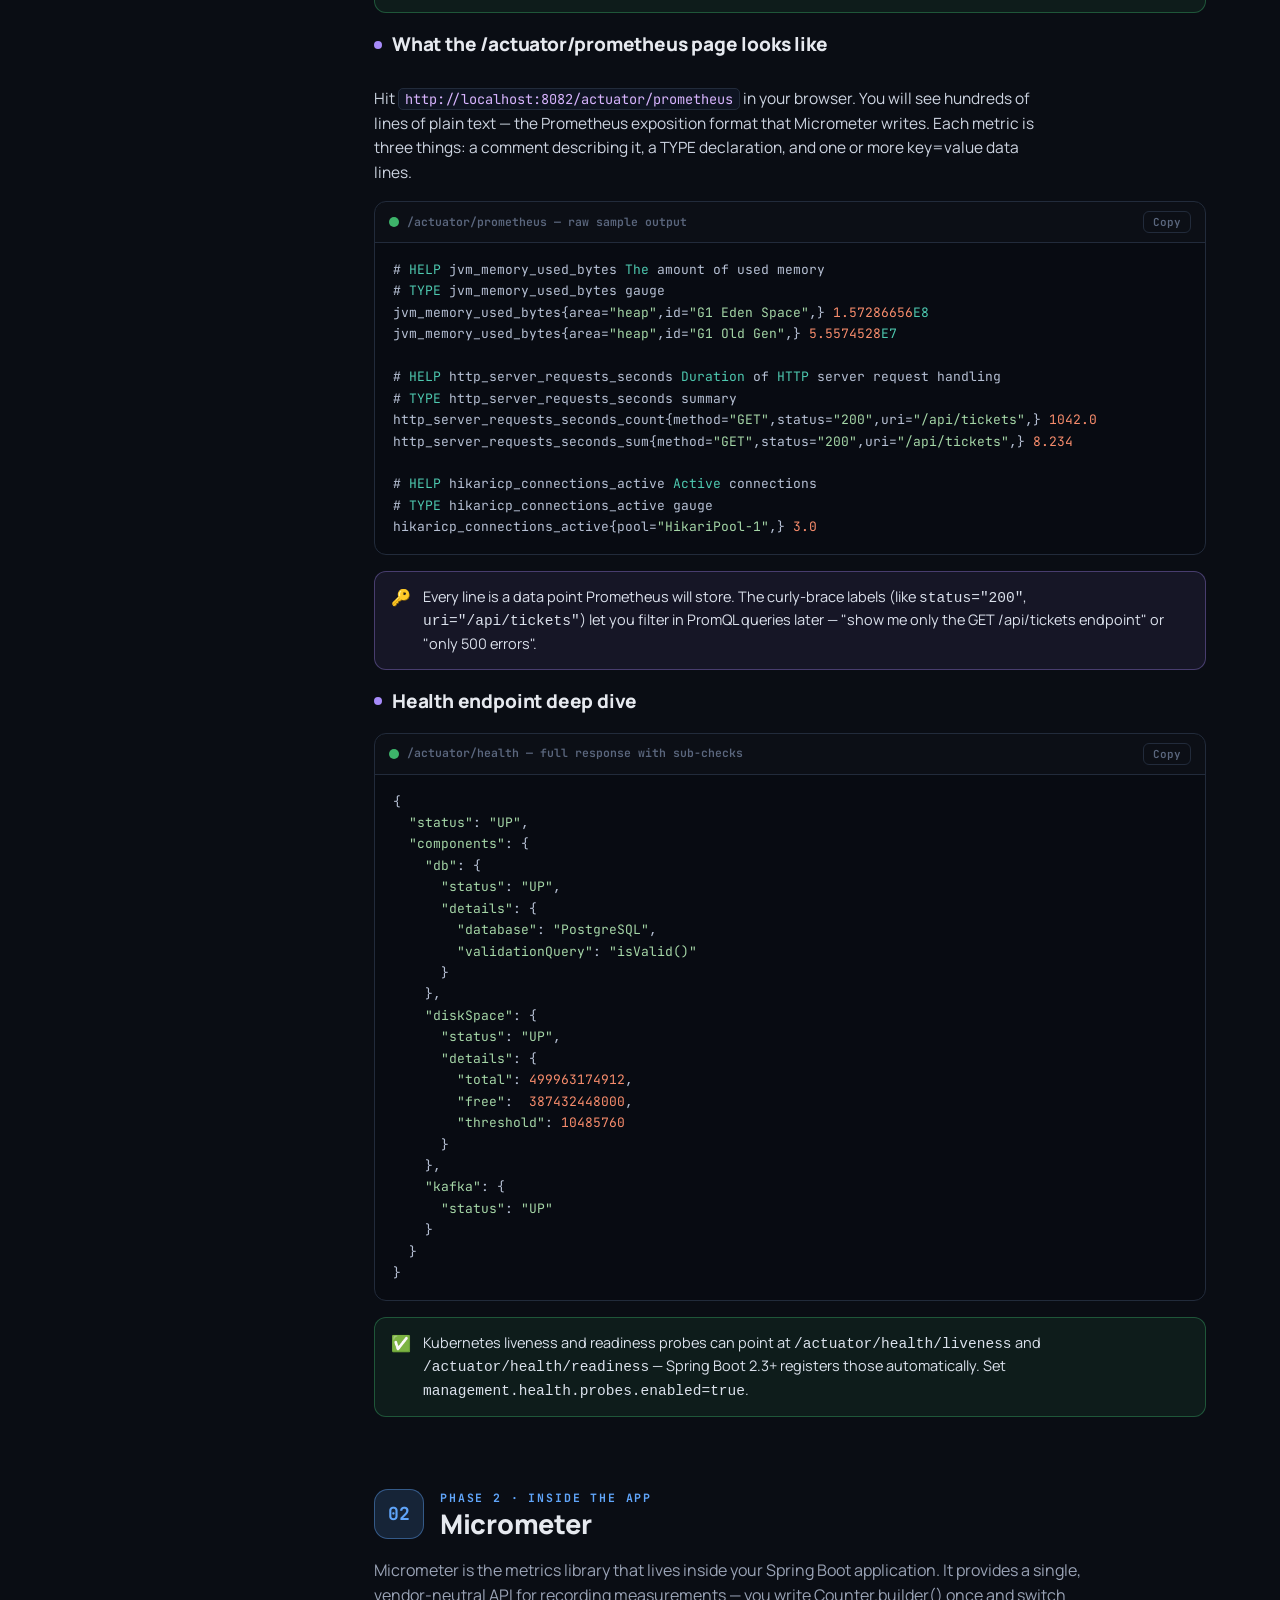
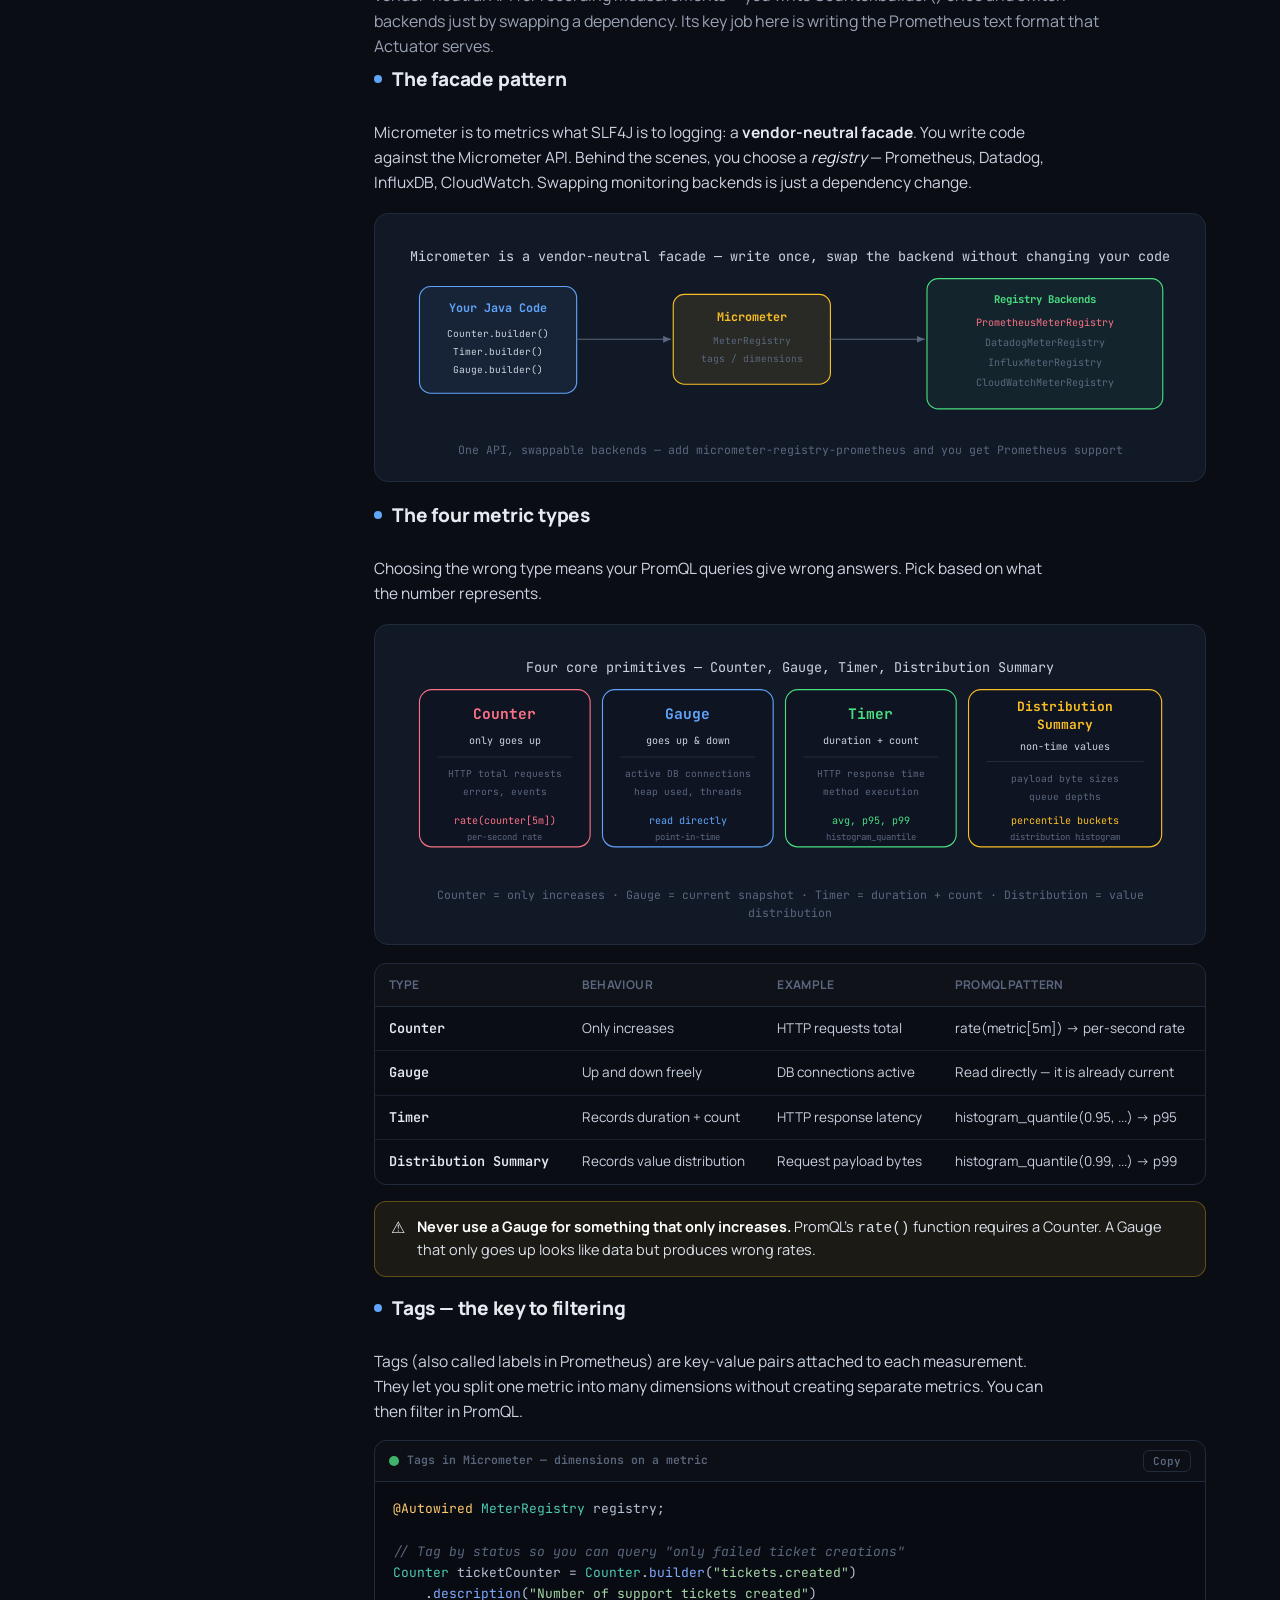
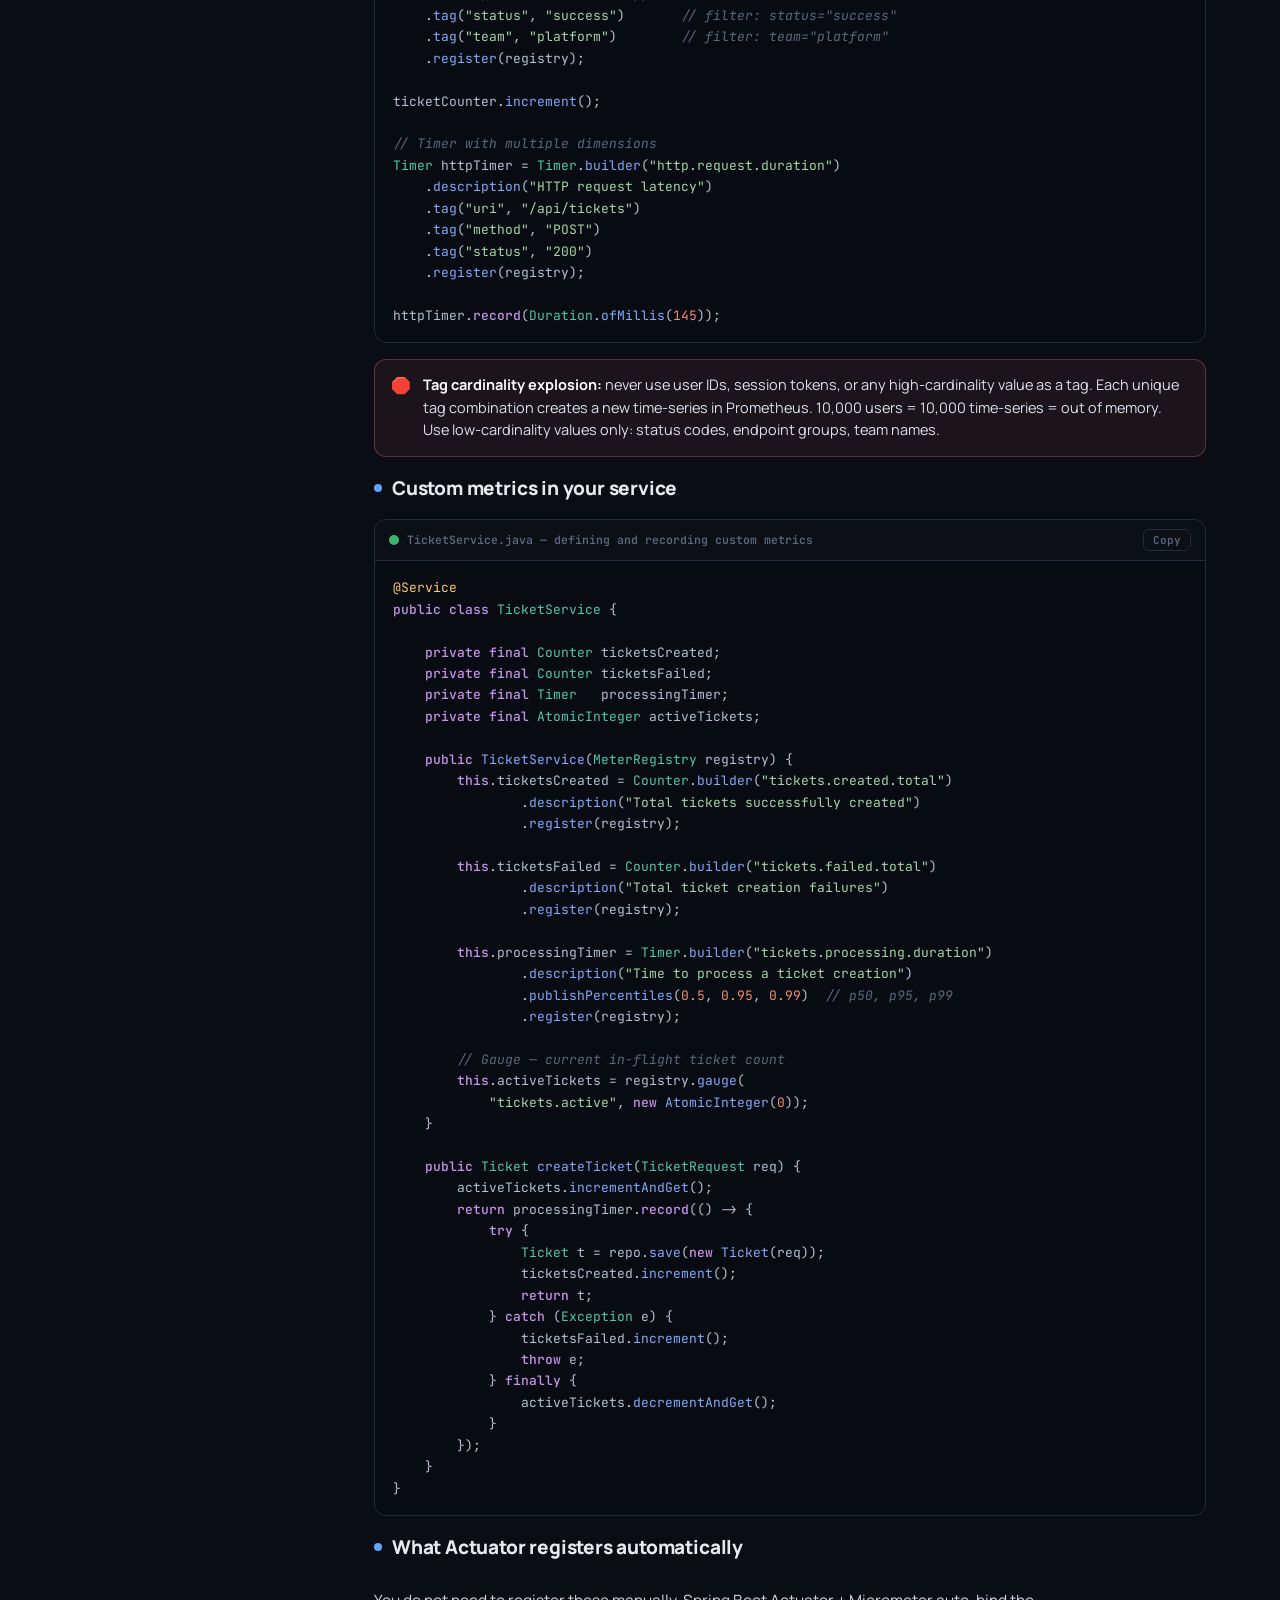
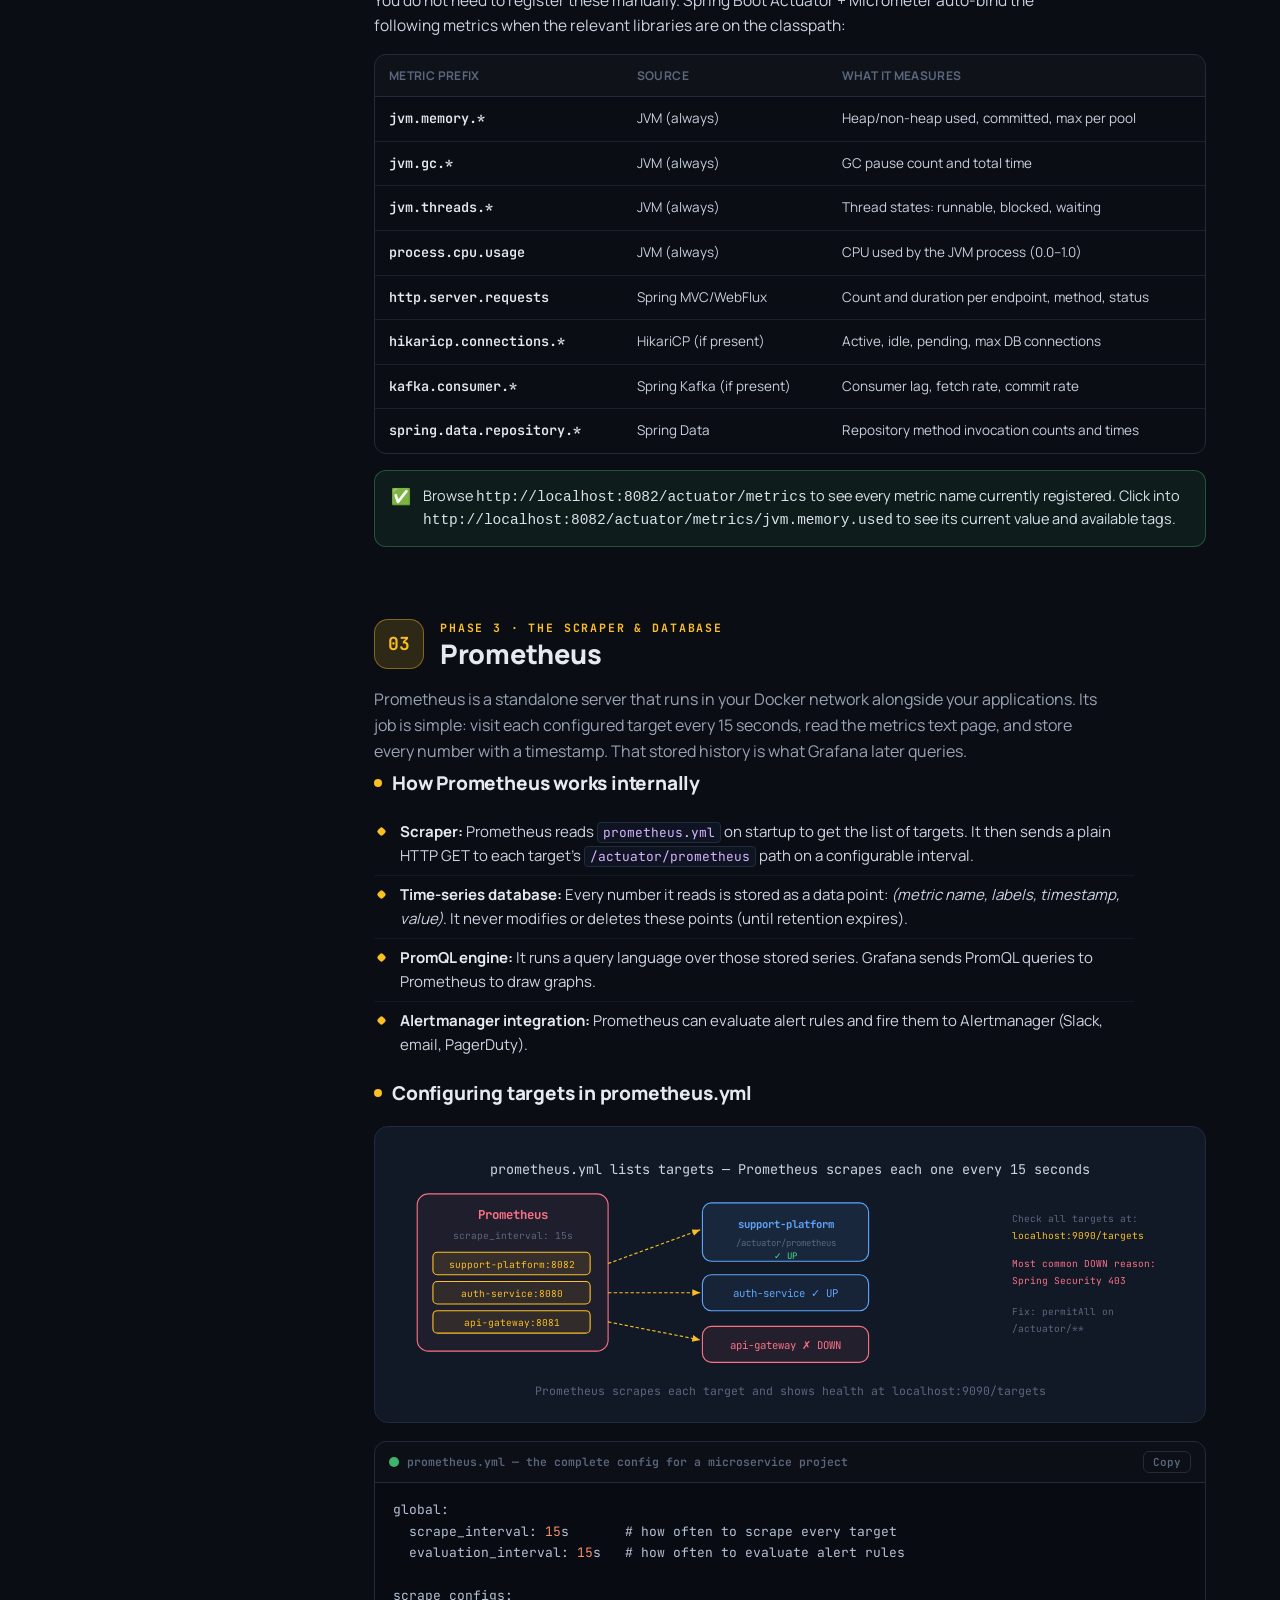
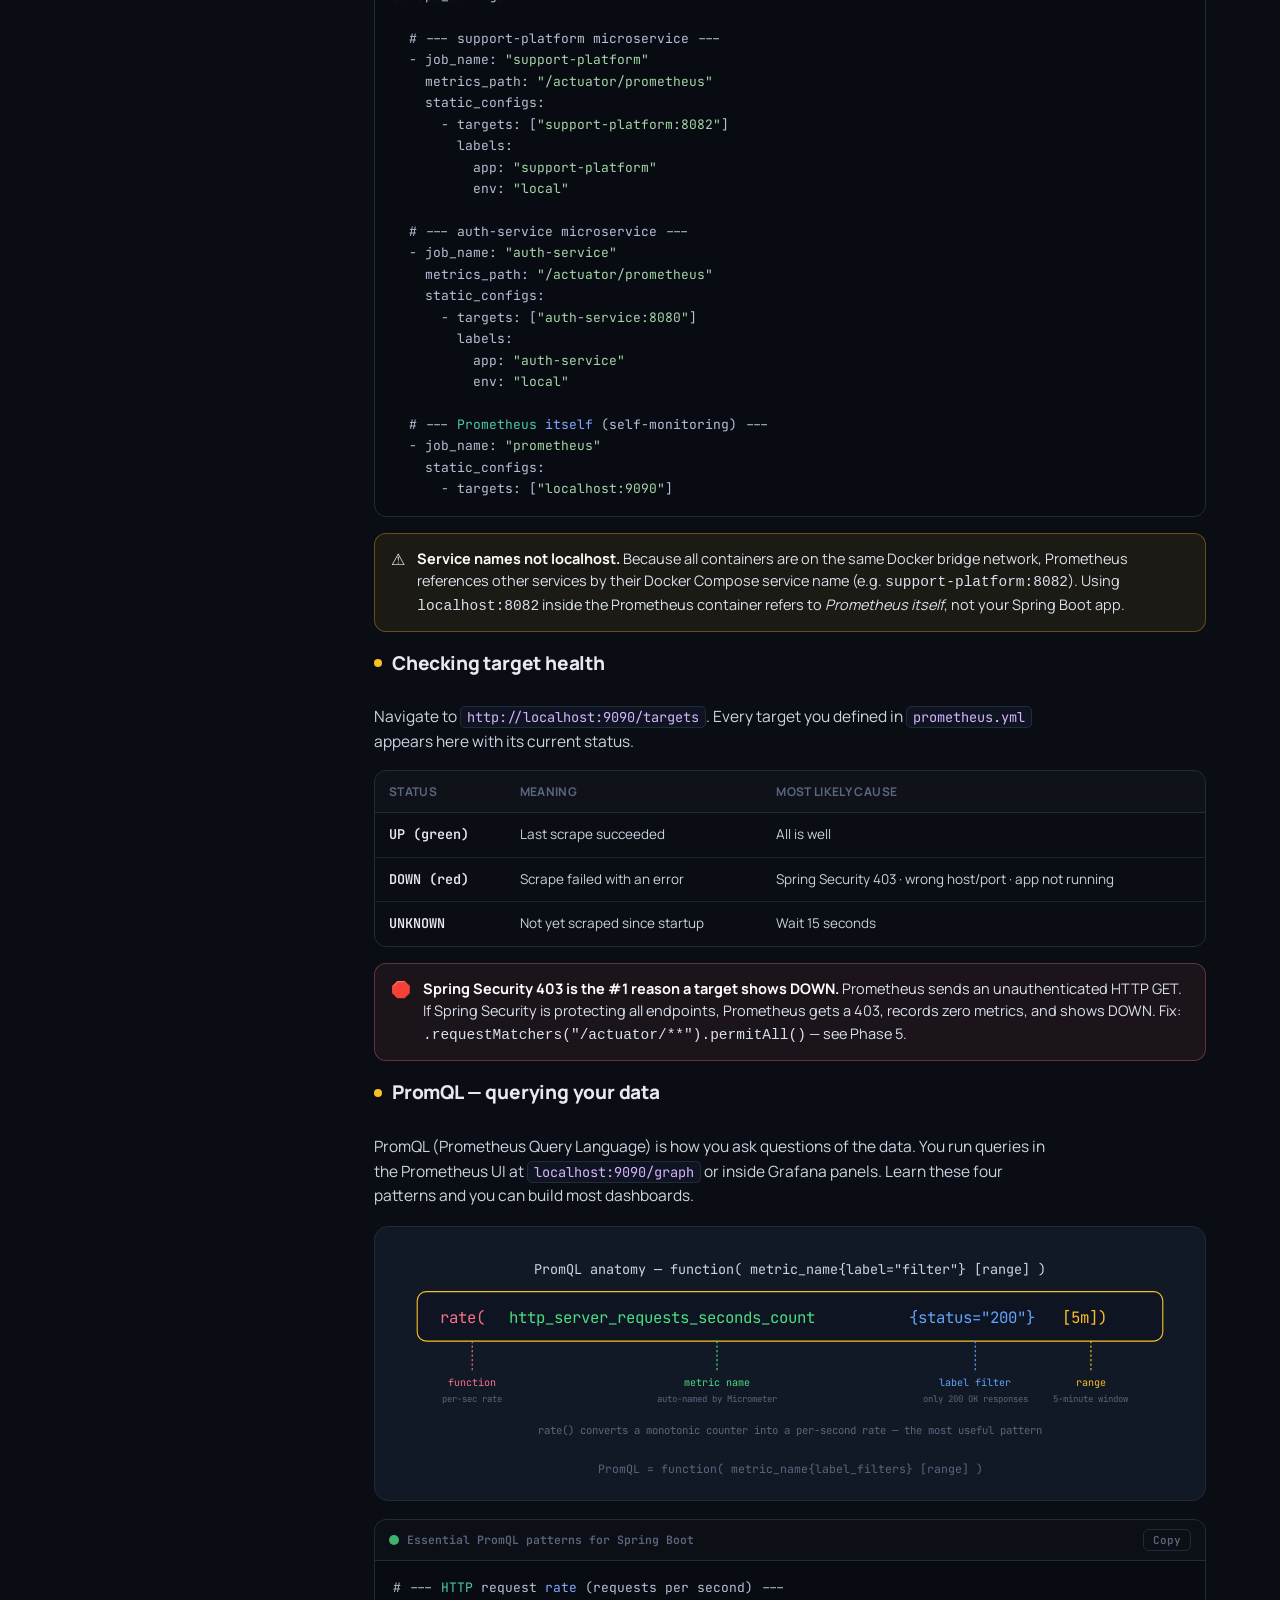
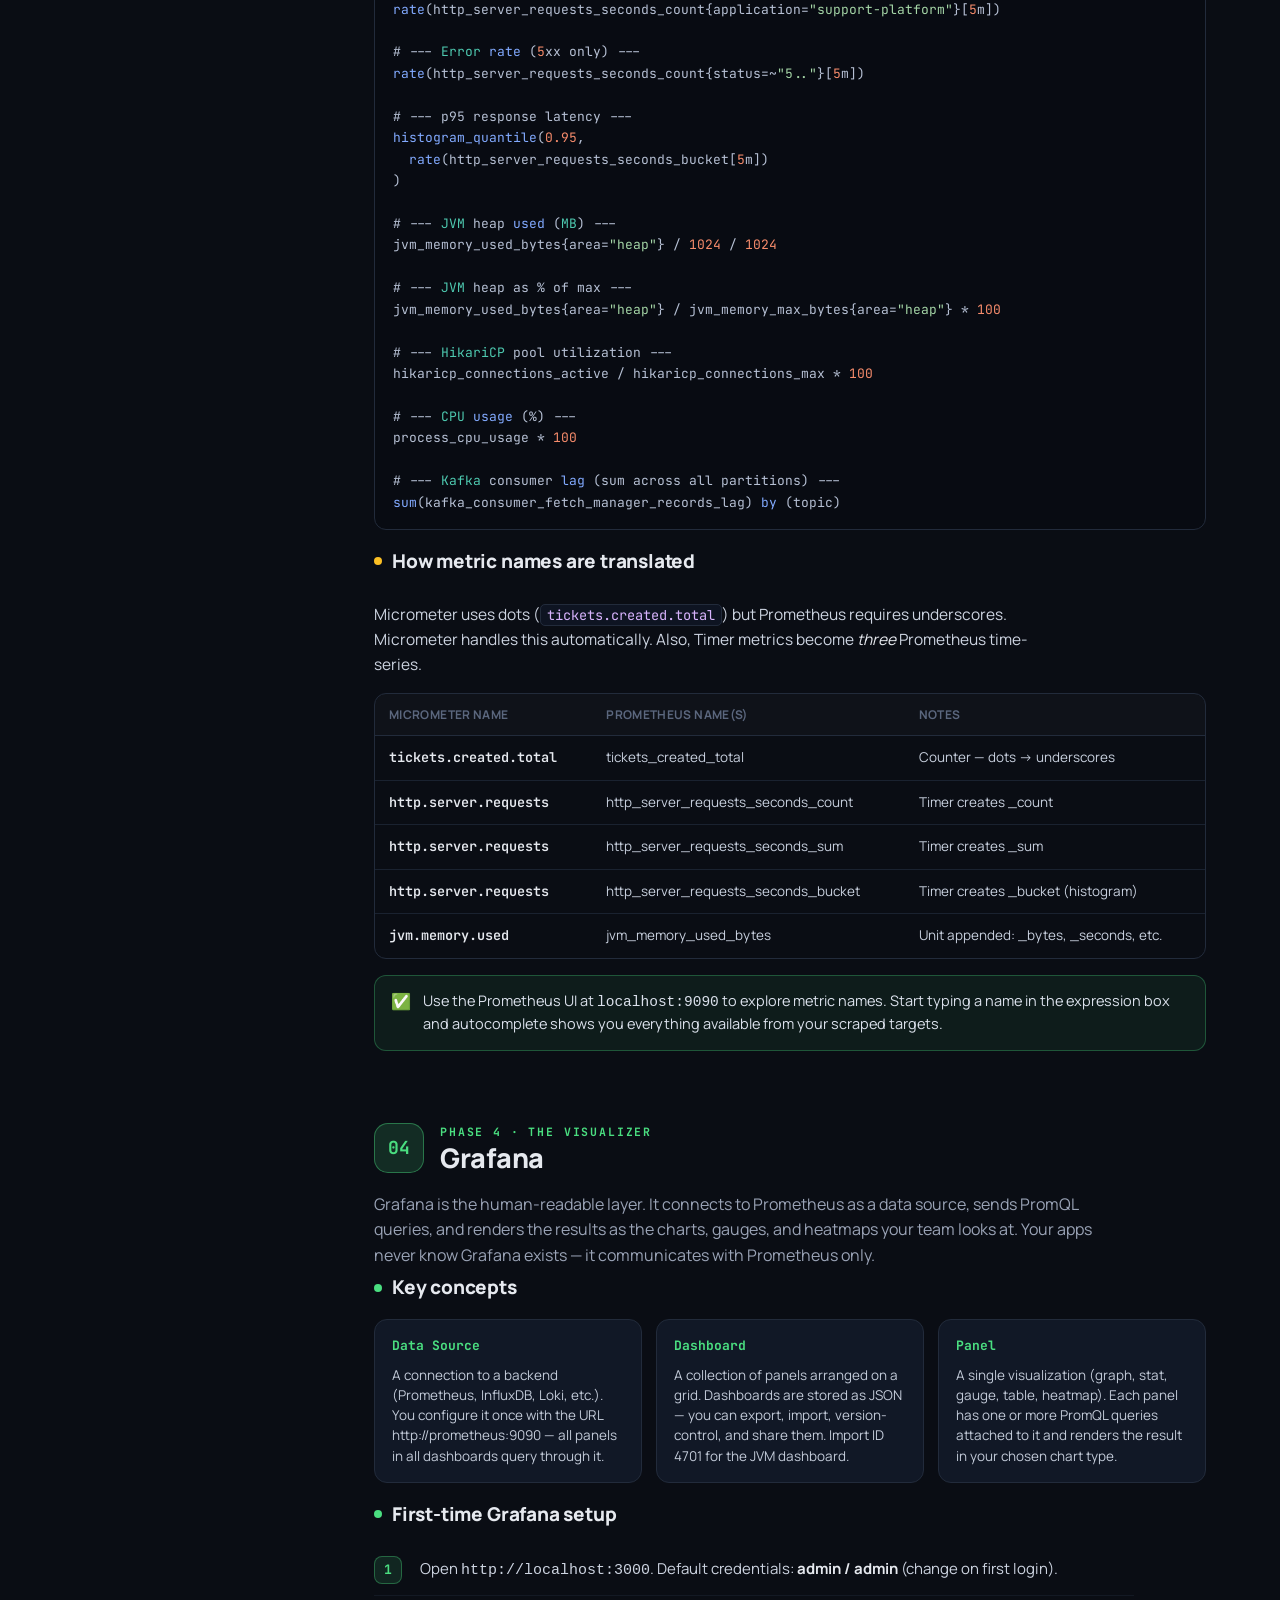
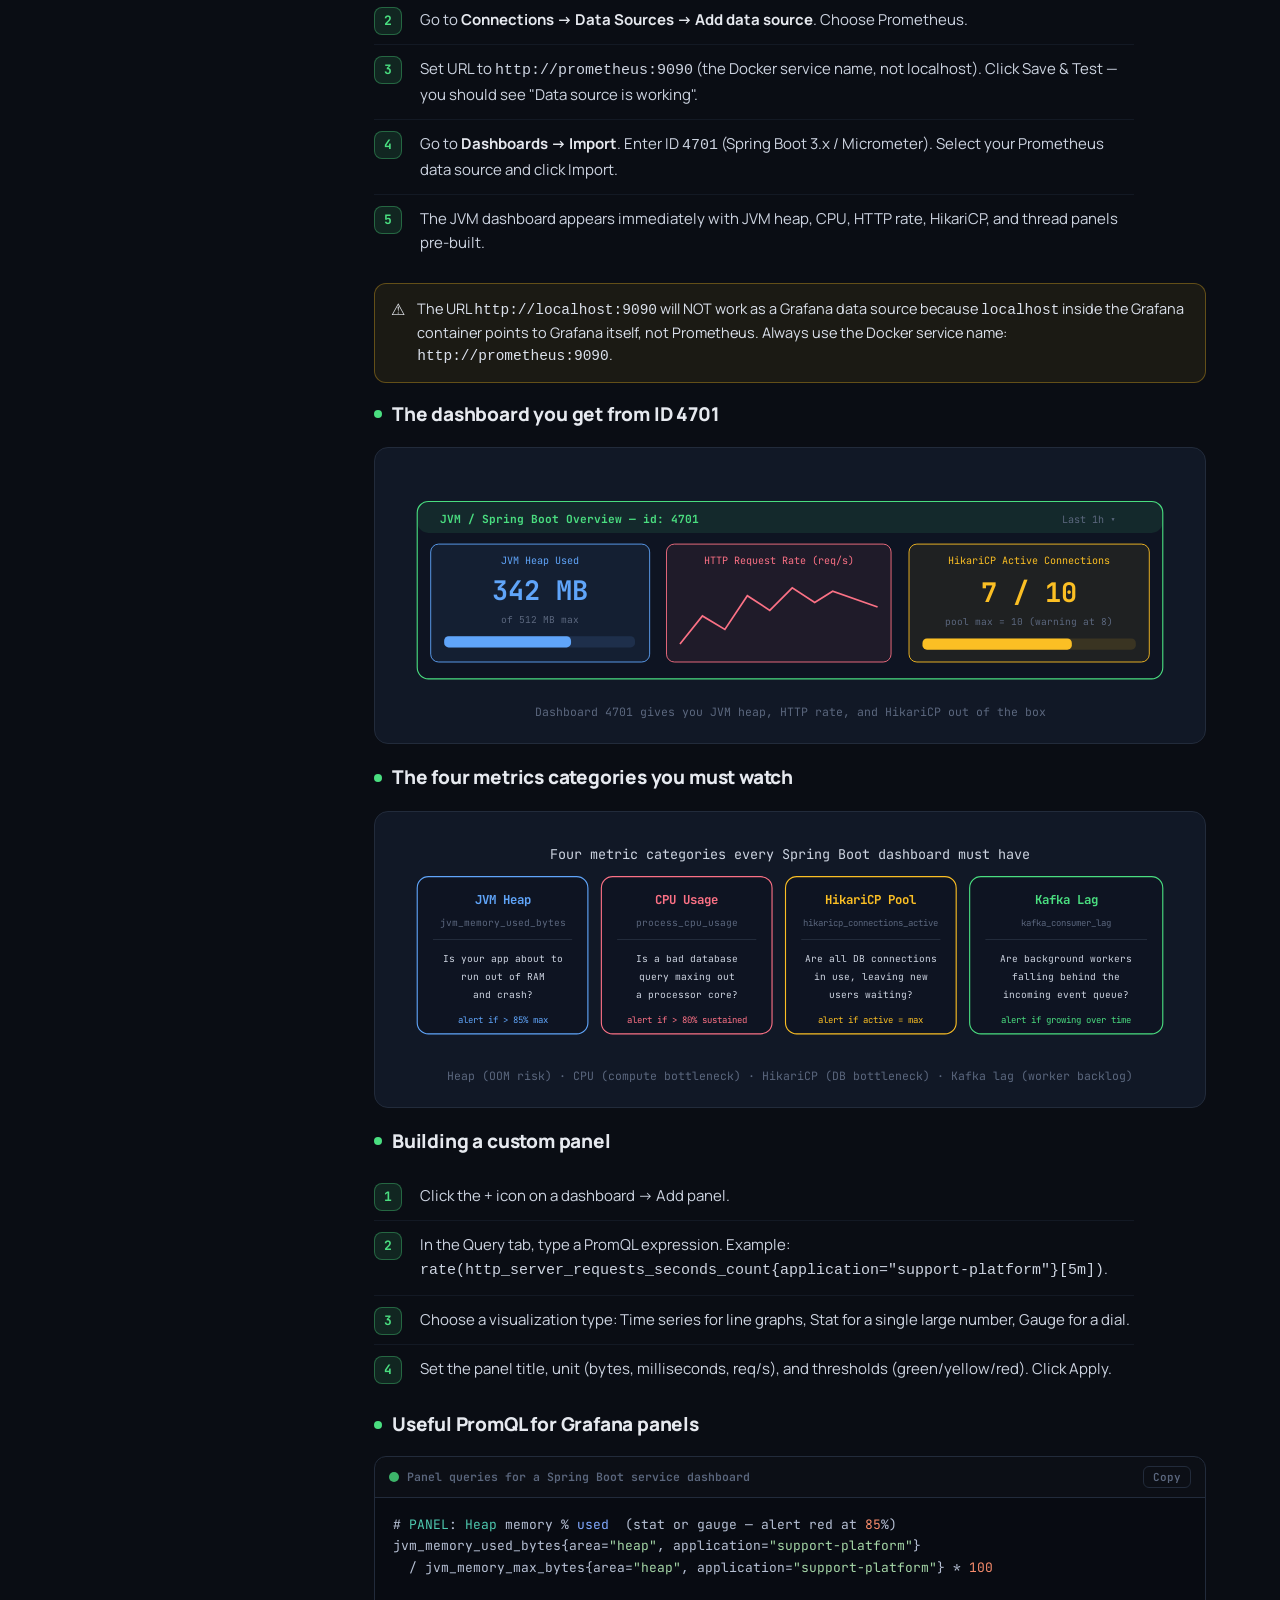
==== commit 0bfab713: "Update repository with all local files and new folders" ====
--- a/application-metrics/index.html
+++ b/application-metrics/index.html
@@ -18,7 +18,6 @@
       <div class="sidebar__head">
         <button class="sidebar__toggle" id="collapseBtn" type="button" aria-label="Collapse sidebar" title="Collapse">«</button>
         <div class="sidebar__mark" aria-hidden="true">M</div>
-        <div class="sidebar__eyebrow">The Complete Guide</div>
         <div class="sidebar__title">App Metrics</div>
         <div class="sidebar__badges">
           <span class="badge">6 Phases</span>
